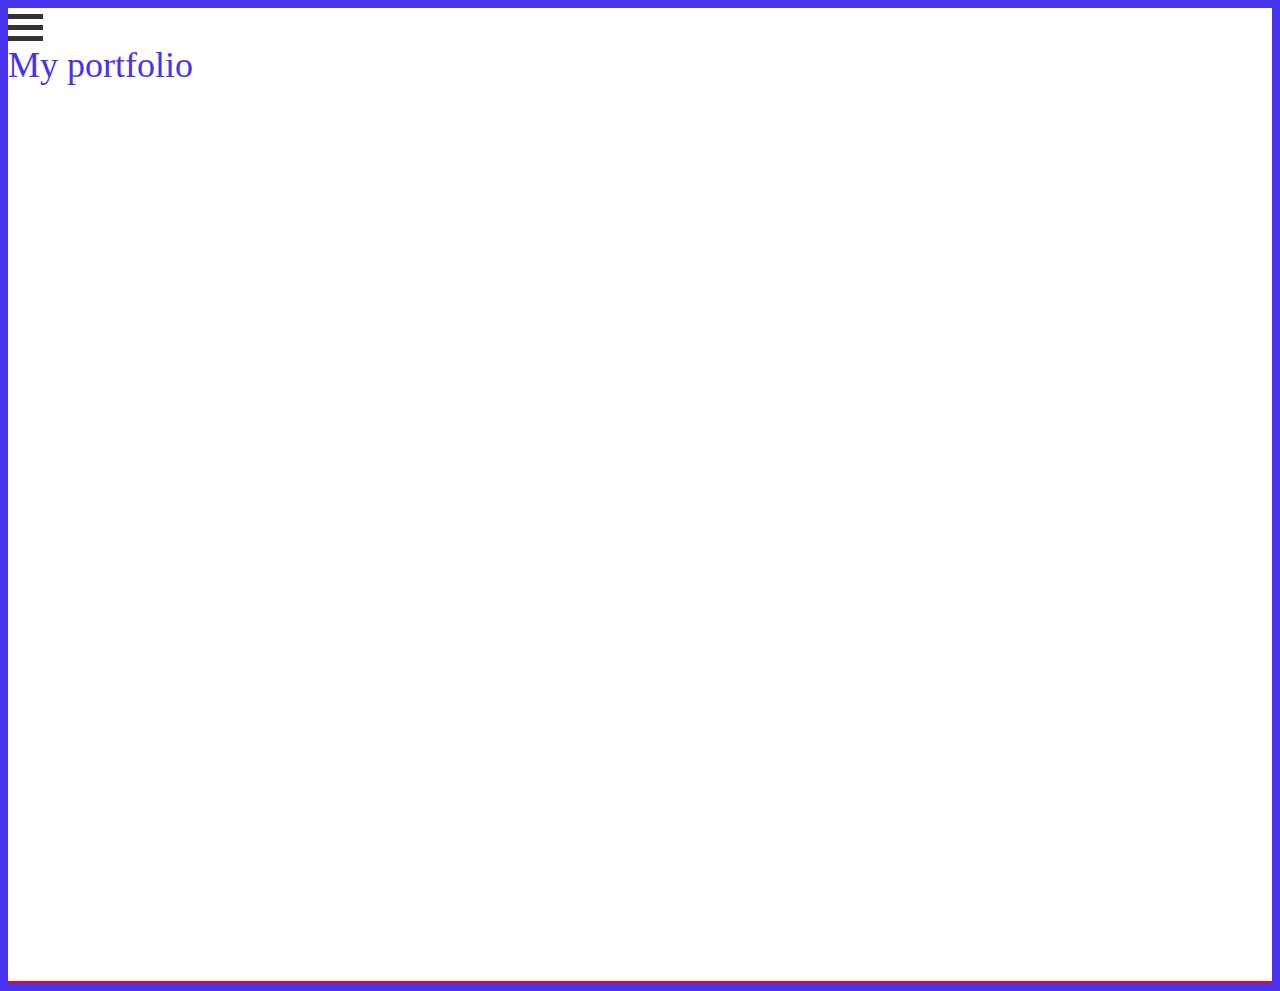
==== index.html @ 85fb1ff0 "Menu burger" ====
<!DOCTYPE html>
<html lang="en" dir="ltr">
  <head>
    <meta charset="utf-8">
    <title>This is the first web page</title>
    <link rel="stylesheet" href="css/reset.css">
    <link rel="stylesheet" href="css/master.css">
  </head>
  <body>

<head>
  <a href="#main-menu" onclick="myFunction(this)"</a>
  <div class="bar1"></div>
  <div class="bar2"></div>
  <div class="bar3"></div>
</div>

  <nav id="main-menu">
    <ul>
      <li><a href="#section01">Go to section 01</a></li>
      <li><a href="#section02">Go to section 02</a></li>
    </ul>
    <a href="#" class="close-menu">Close menu</a>
  </nav>
</head>
<h1>My portfolio</h1>
<section id="section01">
  <p></p>
</section>

<script>
function myFunction(x) {
  x.classList.toggle("change");
}
</script>

  </body>
</html>
---- css/master.css ----
@font-face {
font-family: "Mogena";
src: url("font/Mogena.ttf");
src: url("font/Mogena.ttf") format("ttf"),
}


.bar1, .bar2, .bar3 {
  width: 35px;
  z-index: 30;
  height: 5px;
  background-color: #333;
  margin: 6px 0;
  transition: 0.4s;
}

.change .bar1 {
  -webkit-transform: rotate(-45deg) translate(-9px, 6px);
  transform: rotate(-45deg) translate(-9px, 6px);
}

.change .bar2 {opacity: 0;}

.change .bar3 {
  -webkit-transform: rotate(45deg) translate(-8px, -8px);
  transform: rotate(45deg) translate(-8px, -8px);
}

body{
  background: white;
  border: 8px solid #4733ee;
}

h1{
  font-family: "Mogena";
  color: #4733ee;
  font-size: 36px;
}

li {
  font-family: "Mogena";
  font-size: 54px;
}

li a {
  text-decoration: none;
  color: #4733ee;
  text-shadow: -1px -1px 0 #fff, 1px -1px 0 #fff, -1px 1px 0 #fff, 1px 1px 0 #fff;
}

li a:hover{
  color: white;
}
section{
  border-bottom: 2px solid red;
  min-height: 100vh;
}

#main-menu{
  background: #4733ee;
  z-index: 20;
  height: 100%;
  width: 100%;
  position: absolute;
  top: 0;
  left: -1480px;
  transition: 1s all ease;
}

#main-menu:target{
  left:0;
}
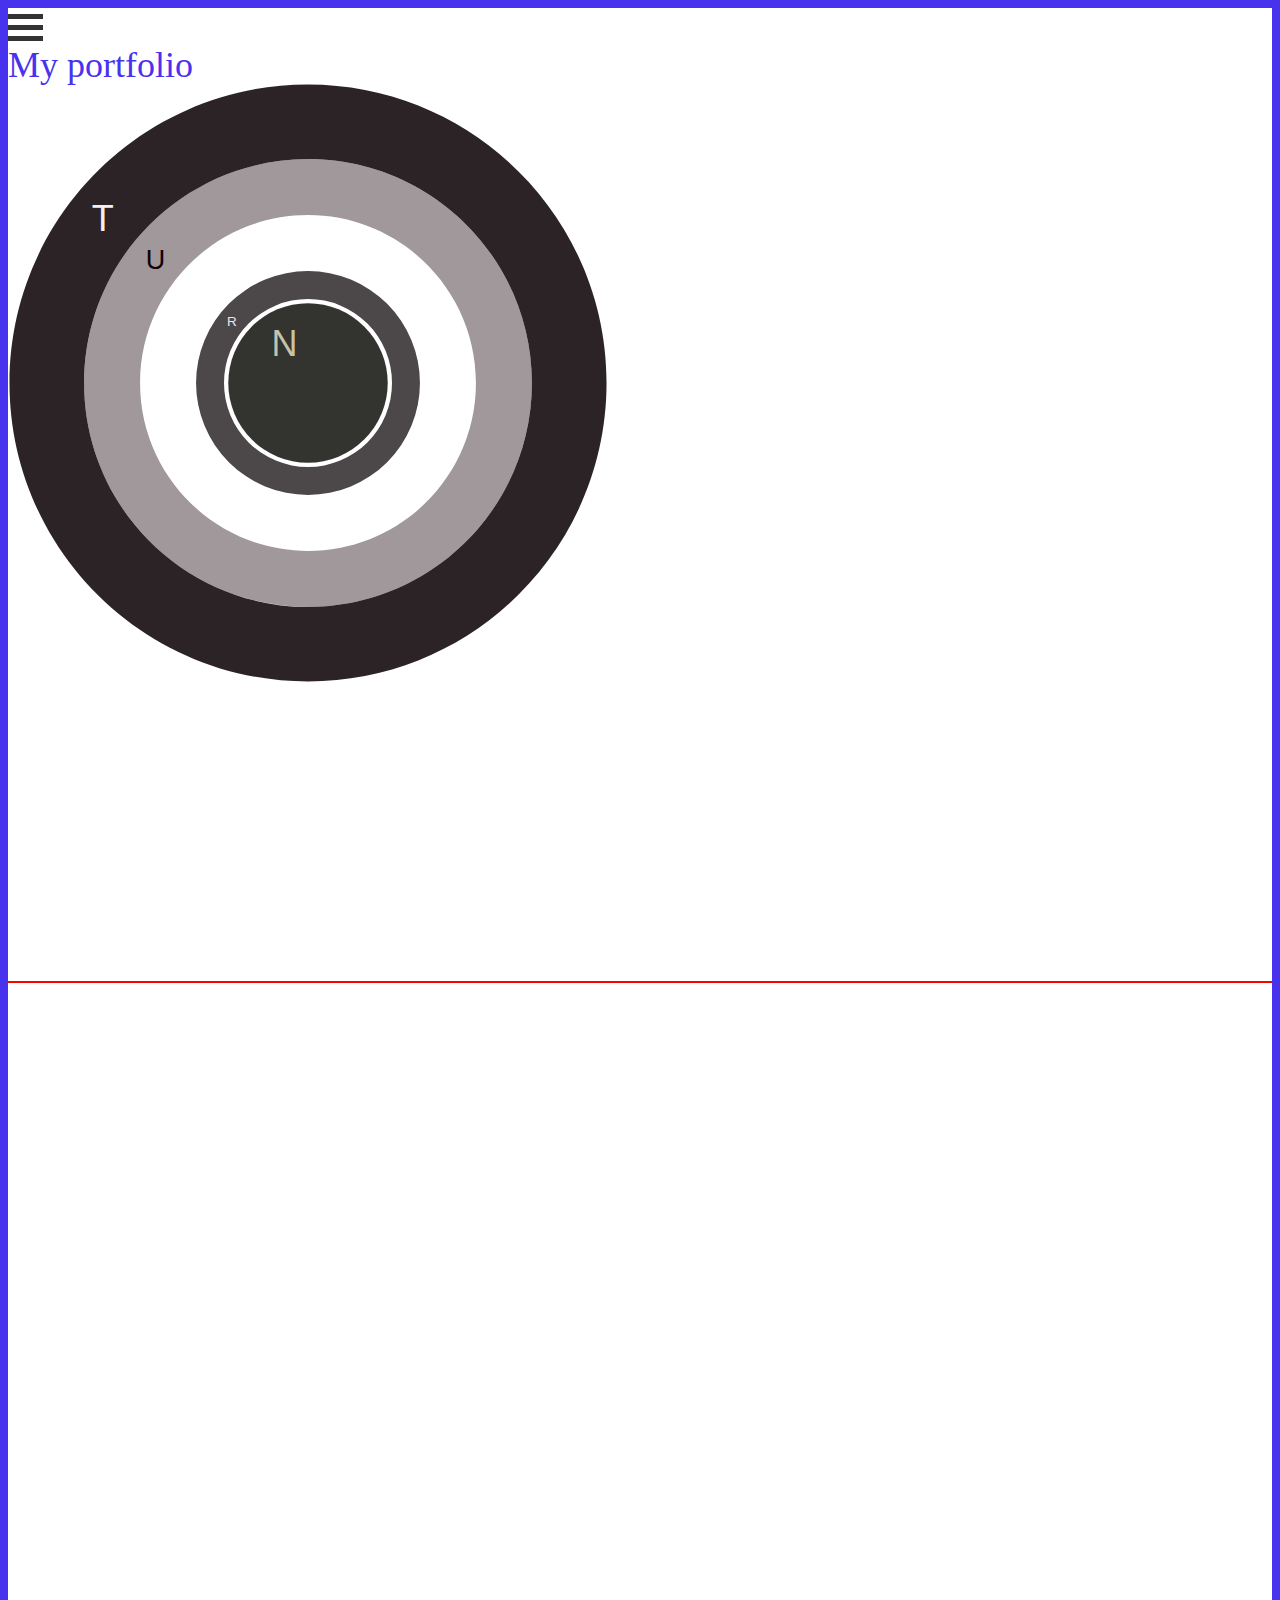
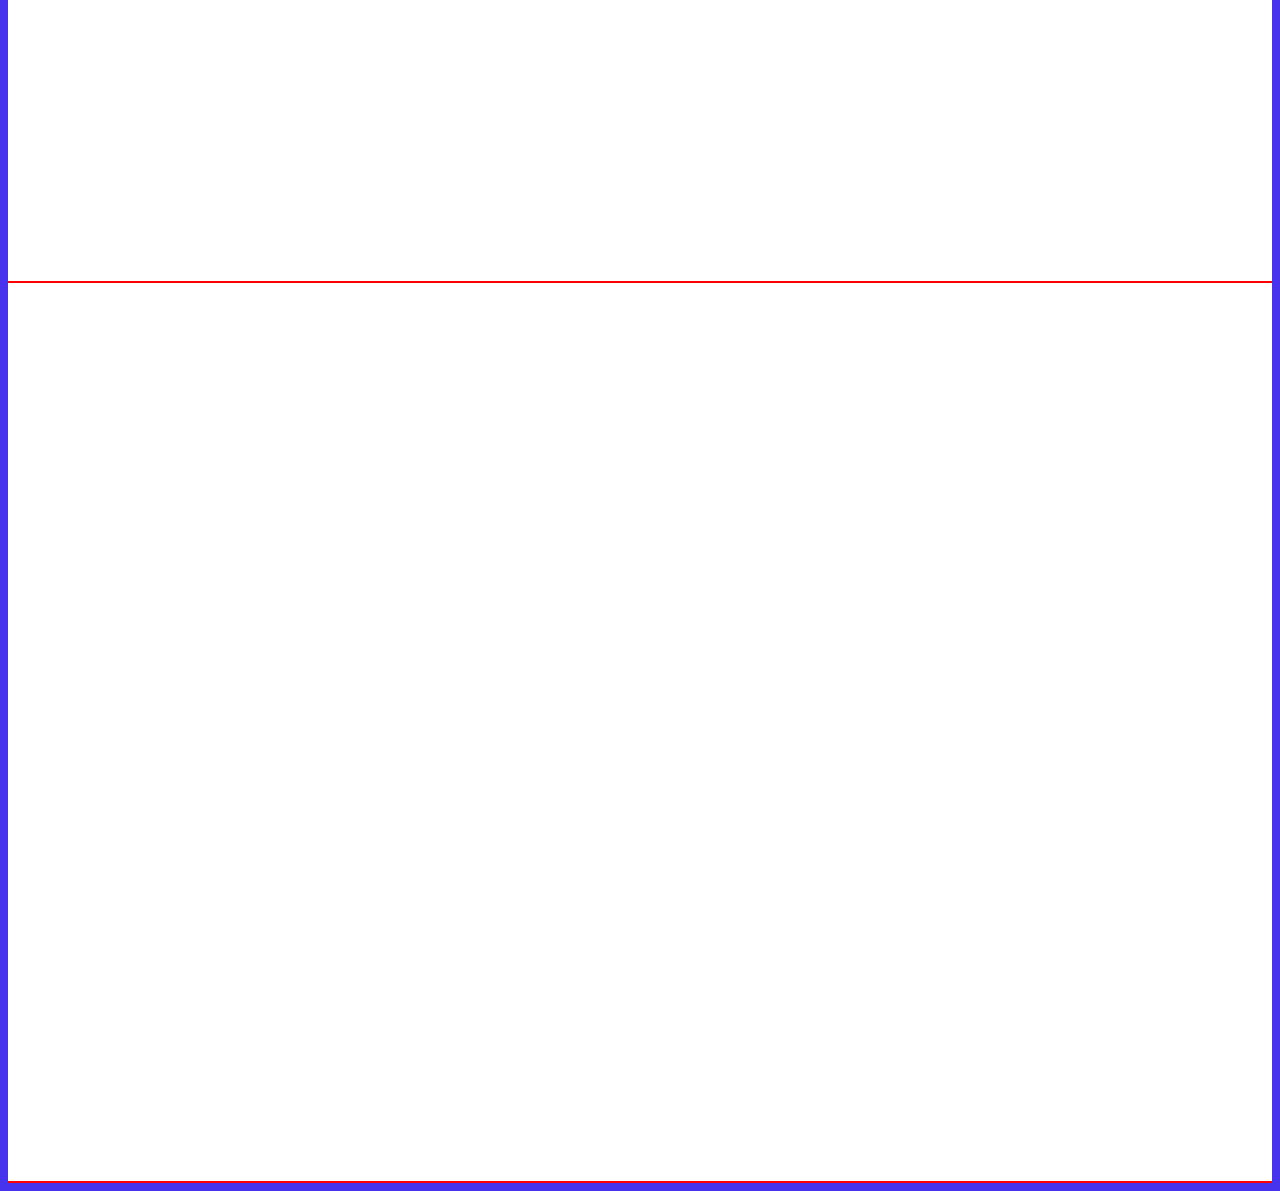
==== commit 9e45f28e: "exo cercles + menu" ====
--- a/index.html
+++ b/index.html
@@ -9,30 +9,54 @@
   <body>
 
 <head>
-  <a href="#main-menu" onclick="myFunction(this)"</a>
+  <div>
+  <a href="#main-menu">
   <div class="bar1"></div>
   <div class="bar2"></div>
   <div class="bar3"></div>
+  </a>
 </div>
 
+
   <nav id="main-menu">
+    <a href="#main-menu" class="backdrop"></a>
     <ul>
-      <li><a href="#section01">Go to section 01</a></li>
-      <li><a href="#section02">Go to section 02</a></li>
+      <li><a href="#section01">My work</a></li>
+      <li><a href="#section02">My experience</a></li>
+      <li><a href="#section03">Contact me</a></li>
     </ul>
-    <a href="#" class="close-menu">Close menu</a>
+
+    <div>
+    <a href="#" class="close-menu">Fermer</a>
+    <div class="bar-ferme"></div>
+    <div class="bar-ferme"></div>
+    <div class="bar-ferme"></div>
+  </div>
+
   </nav>
 </head>
 <h1>My portfolio</h1>
 <section id="section01">
+
+  <figure class="rotating-wheels-01">
+    <img class="circle01" src="imgs/big-wheel-04.svg" alt="">
+    <img class="circle02" src="imgs/big-wheel-03.svg" alt="">
+    <img class="circle03" src="imgs/big-wheel-02.svg" alt="">
+    <img class="circle04" src="imgs/big-wheel-01.svg" alt="">
+  </figure>
+
+</section>
+
+<section id="section02">
   <p></p>
 </section>
 
-<script>
-function myFunction(x) {
-  x.classList.toggle("change");
-}
-</script>
+
+<section id="section03">
+  <p></p>
+</section>
+
+
 
   </body>
 </html>
--- a/css/master.css
+++ b/css/master.css
@@ -1,7 +1,10 @@
 @font-face {
 font-family: "Mogena";
 src: url("font/Mogena.ttf");
-src: url("font/Mogena.ttf") format("ttf"),
+src: url("font/Mogena.ttf") format("ttf");
+font-family: "Optiker-K";
+src: url("font/Optiker-K.ttf");
+src: url("font/Optiker-K.ttf") format("ttf");
 }
 
 
@@ -14,25 +17,13 @@
   transition: 0.4s;
 }
 
-.change .bar1 {
-  -webkit-transform: rotate(-45deg) translate(-9px, 6px);
-  transform: rotate(-45deg) translate(-9px, 6px);
-}
-
-.change .bar2 {opacity: 0;}
-
-.change .bar3 {
-  -webkit-transform: rotate(45deg) translate(-8px, -8px);
-  transform: rotate(45deg) translate(-8px, -8px);
-}
-
 body{
   background: white;
   border: 8px solid #4733ee;
 }
 
 h1{
-  font-family: "Mogena";
+  font-family: "Optiker-K";
   color: #4733ee;
   font-size: 36px;
 }
@@ -60,7 +51,7 @@
   background: #4733ee;
   z-index: 20;
   height: 100%;
-  width: 100%;
+  width: 30%;
   position: absolute;
   top: 0;
   left: -1480px;
@@ -70,3 +61,59 @@
 #main-menu:target{
   left:0;
 }
+
+#main-menu:target + .backdrop {
+  display: block;
+  background: rgba(250, 255, 177, 0.8);
+  position: absolute;
+  top : 0;
+  left : 0;
+  width: 100%;
+  height : 100%;
+    z-index: 998;
+}
+
+@keyframes rotation01 {
+		from {
+				transform: rotate(0deg);
+		}
+		to {
+				transform: rotate(359deg);
+		}
+}
+
+@keyframes rotation02 {
+		from {
+				transform: rotate(360deg);
+		}
+		to {
+				transform: rotate(0deg);
+		}
+}
+
+.rotating-wheels-01 {
+  background: green;
+  max-width: 600px;
+  position: relative;
+}
+
+.rotating-wheels-01 img {
+  position: absolute;
+  top : 0;
+}
+
+.circle01 {
+    animation: rotation01 2s infinite linear;
+}
+
+.circle02 {
+    animation: rotation02 3s infinite linear;
+}
+
+.circle03 {
+    animation: rotation01 6s infinite linear;
+}
+
+.circle04 {
+    animation: rotation02 2s infinite linear;
+}
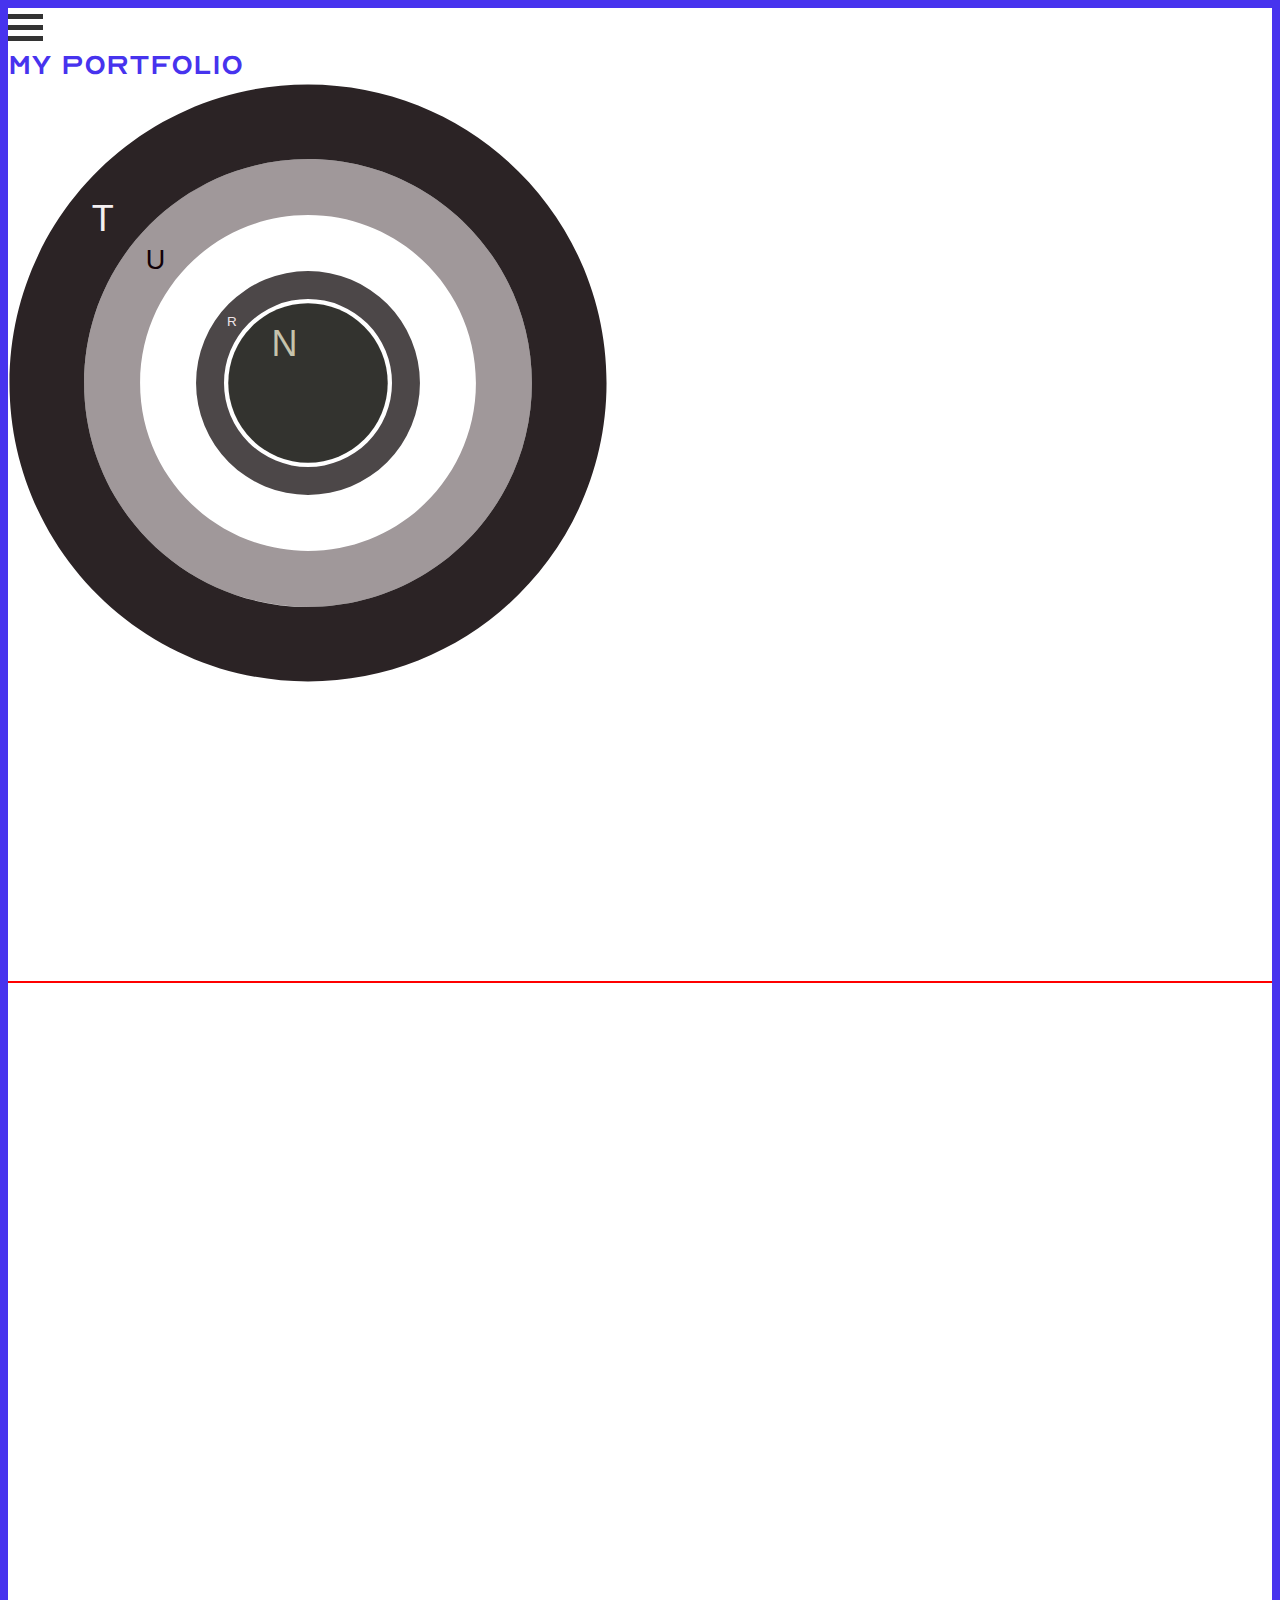
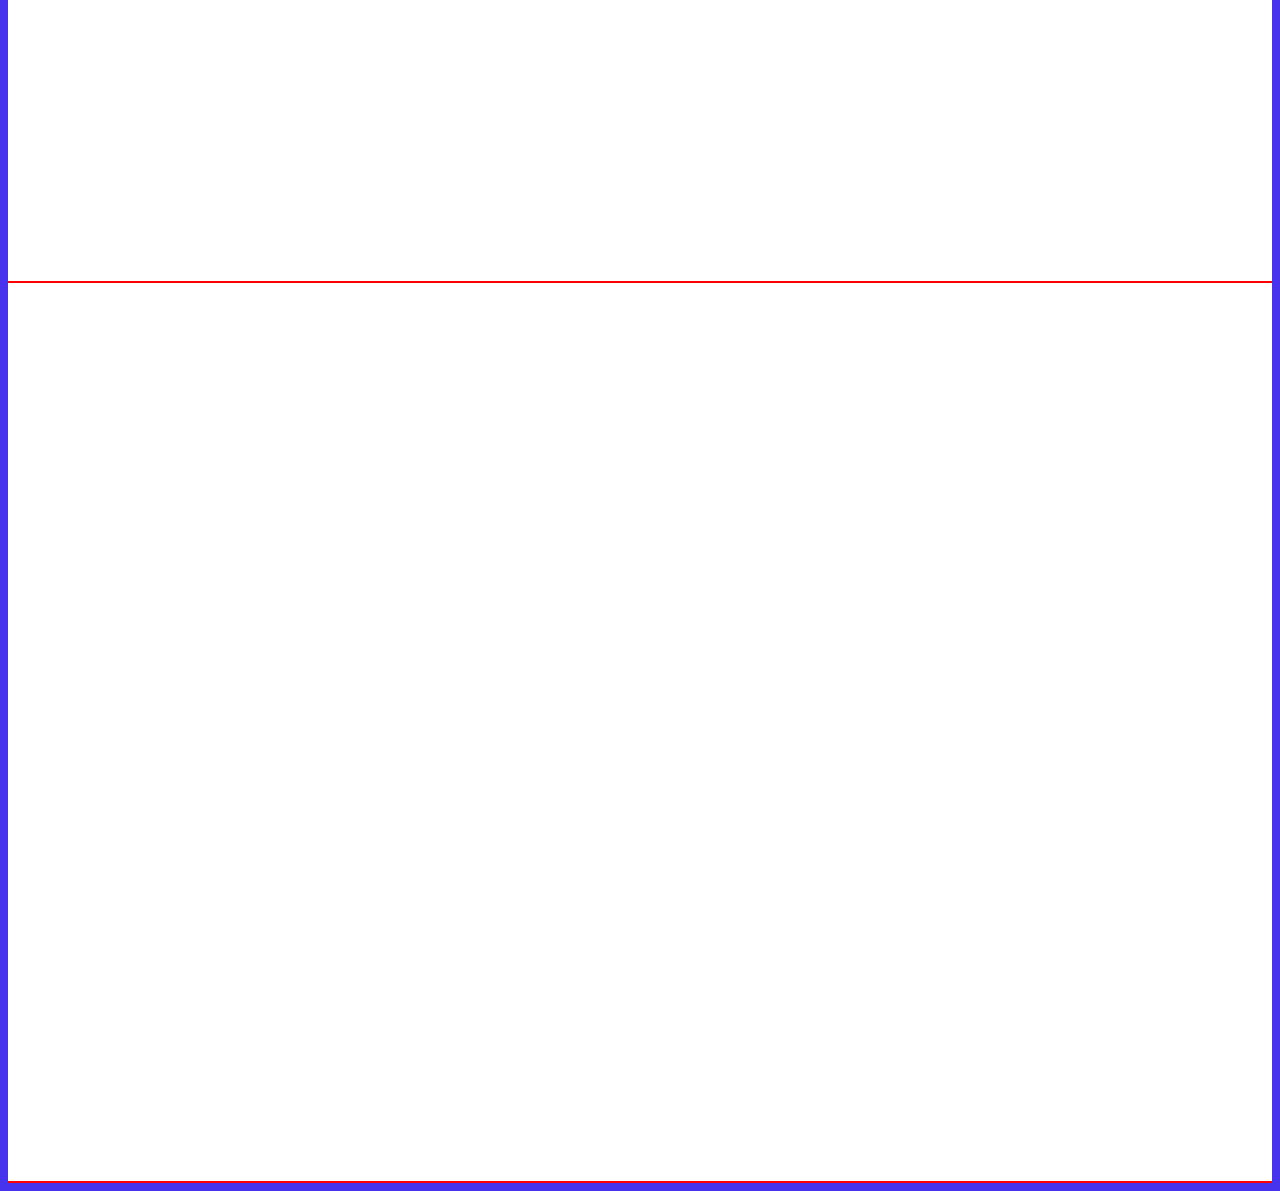
==== commit 08e2164b: "Backdrop" ====
--- a/index.html
+++ b/index.html
@@ -19,7 +19,7 @@
 
 
   <nav id="main-menu">
-    <a href="#main-menu" class="backdrop"></a>
+
     <ul>
       <li><a href="#section01">My work</a></li>
       <li><a href="#section02">My experience</a></li>
@@ -34,6 +34,9 @@
   </div>
 
   </nav>
+
+  <a href="#" class="backdrop"></a>
+
 </head>
 <h1>My portfolio</h1>
 <section id="section01">
--- a/css/master.css
+++ b/css/master.css
@@ -1,10 +1,8 @@
 @font-face {
-font-family: "Mogena";
-src: url("font/Mogena.ttf");
-src: url("font/Mogena.ttf") format("ttf");
-font-family: "Optiker-K";
-src: url("font/Optiker-K.ttf");
-src: url("font/Optiker-K.ttf") format("ttf");
+
+font-family: "Optiker";
+src: url("../font/Optiker-K.ttf");
+src: url("../font/Optiker-K.ttf") format("ttf"),
 }
 
 
@@ -23,7 +21,7 @@
 }
 
 h1{
-  font-family: "Optiker-K";
+  font-family: "Optiker";
   color: #4733ee;
   font-size: 36px;
 }
@@ -49,7 +47,7 @@
 
 #main-menu{
   background: #4733ee;
-  z-index: 20;
+  z-index: 999;
   height: 100%;
   width: 30%;
   position: absolute;
@@ -64,13 +62,12 @@
 
 #main-menu:target + .backdrop {
   display: block;
-  background: rgba(250, 255, 177, 0.8);
   position: absolute;
   top : 0;
   left : 0;
   width: 100%;
   height : 100%;
-    z-index: 998;
+  z-index: 998;
 }
 
 @keyframes rotation01 {
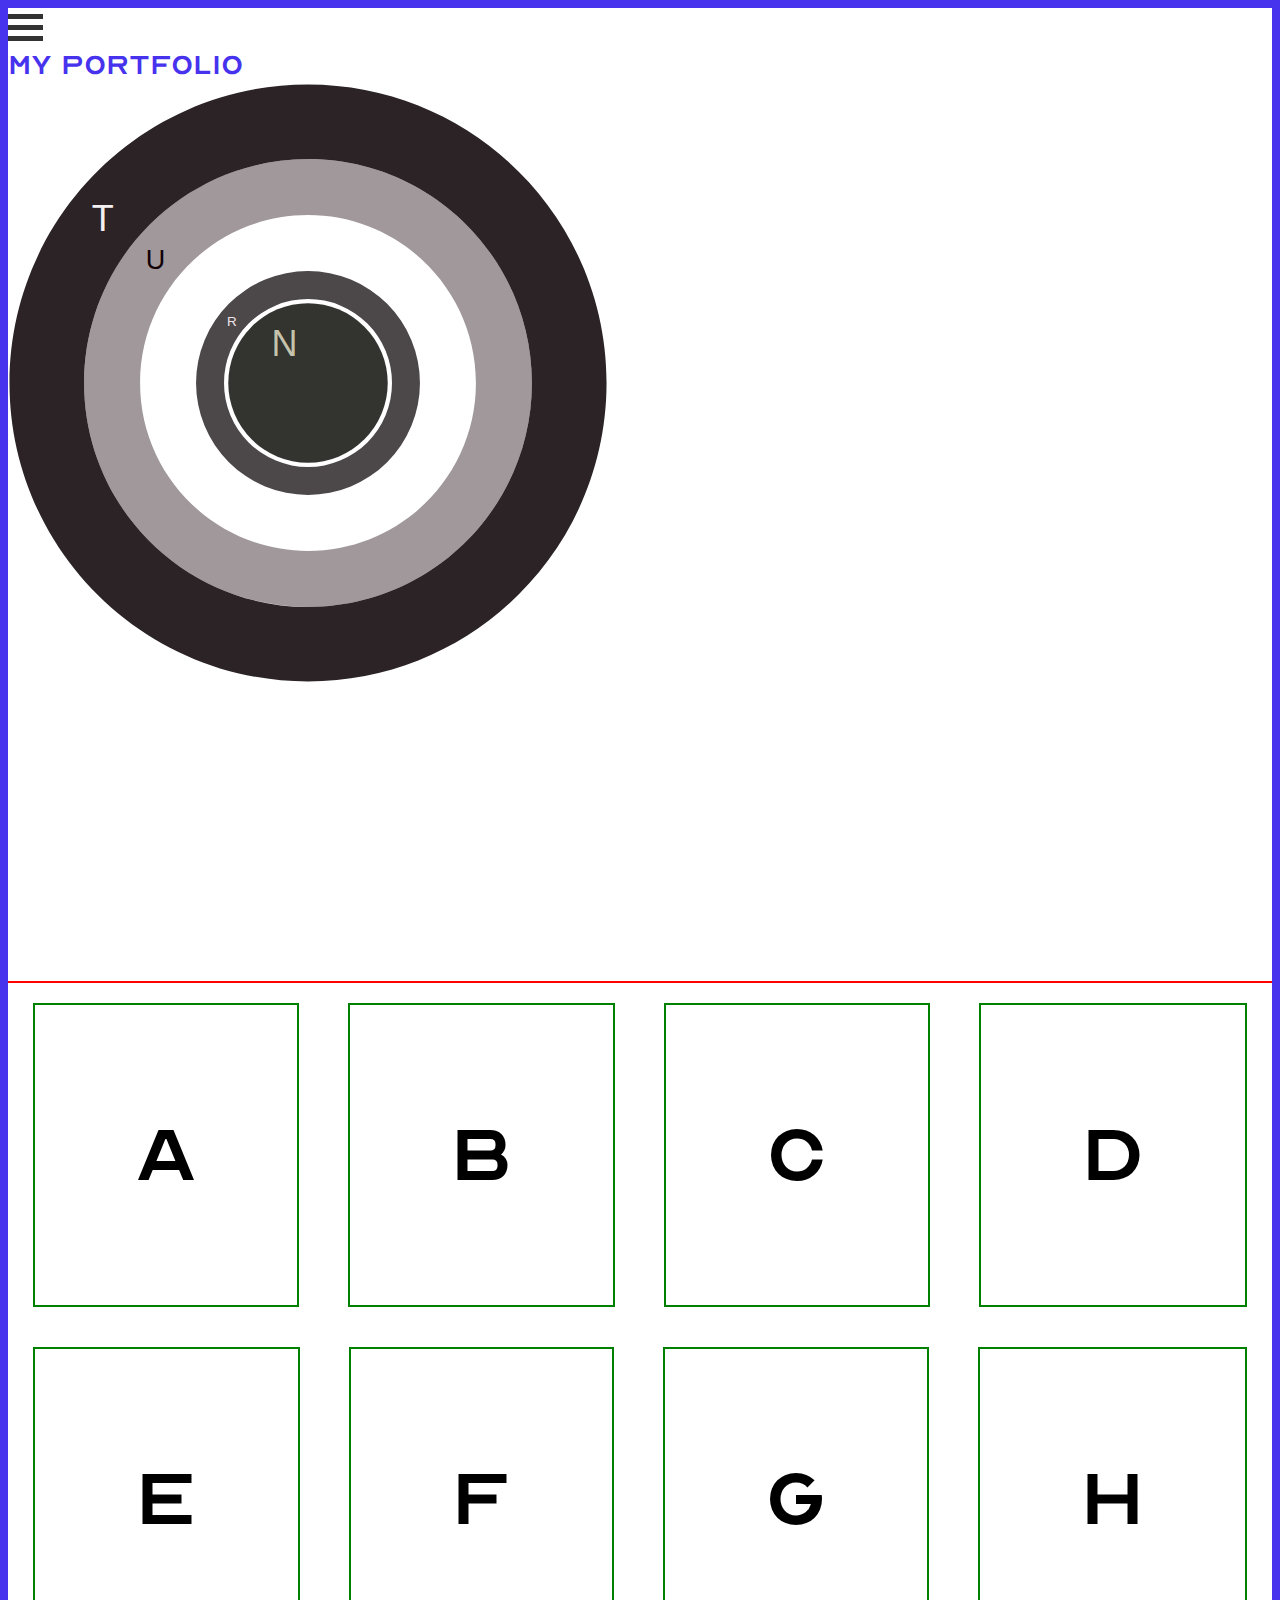
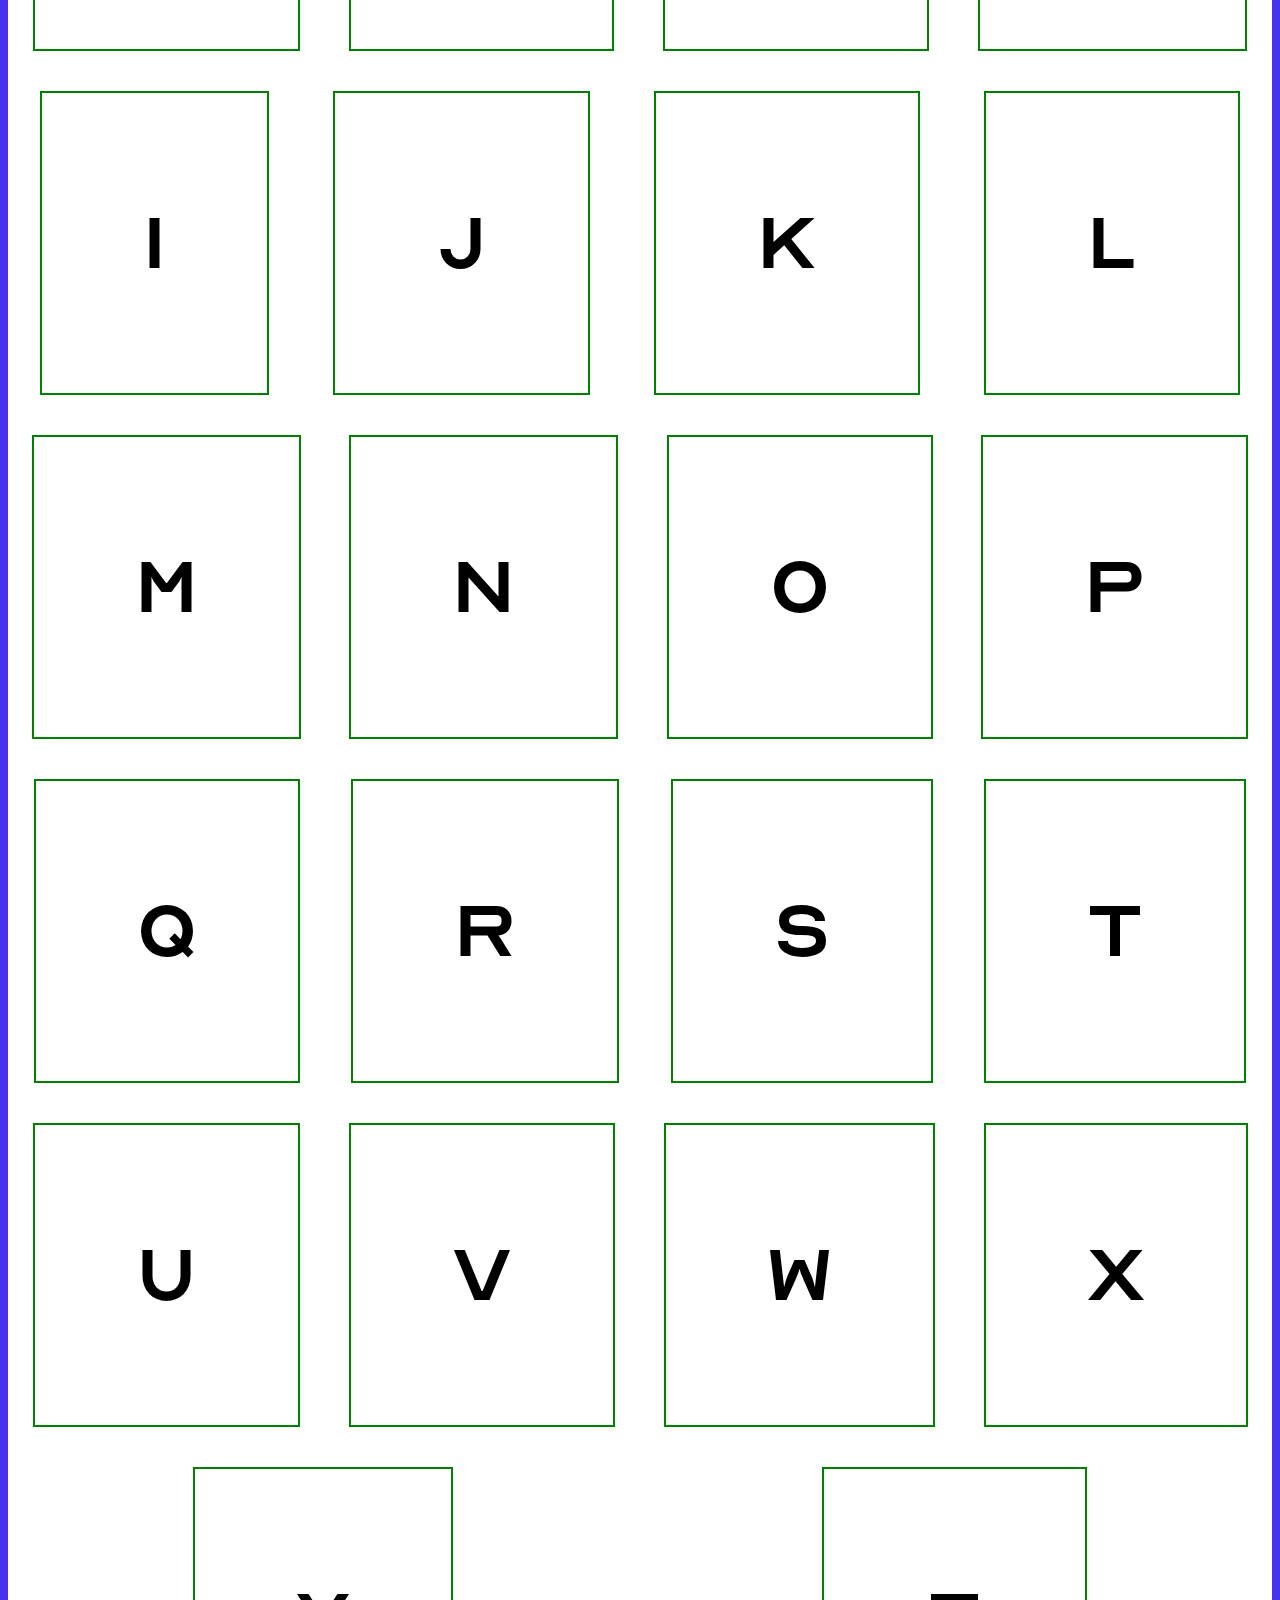
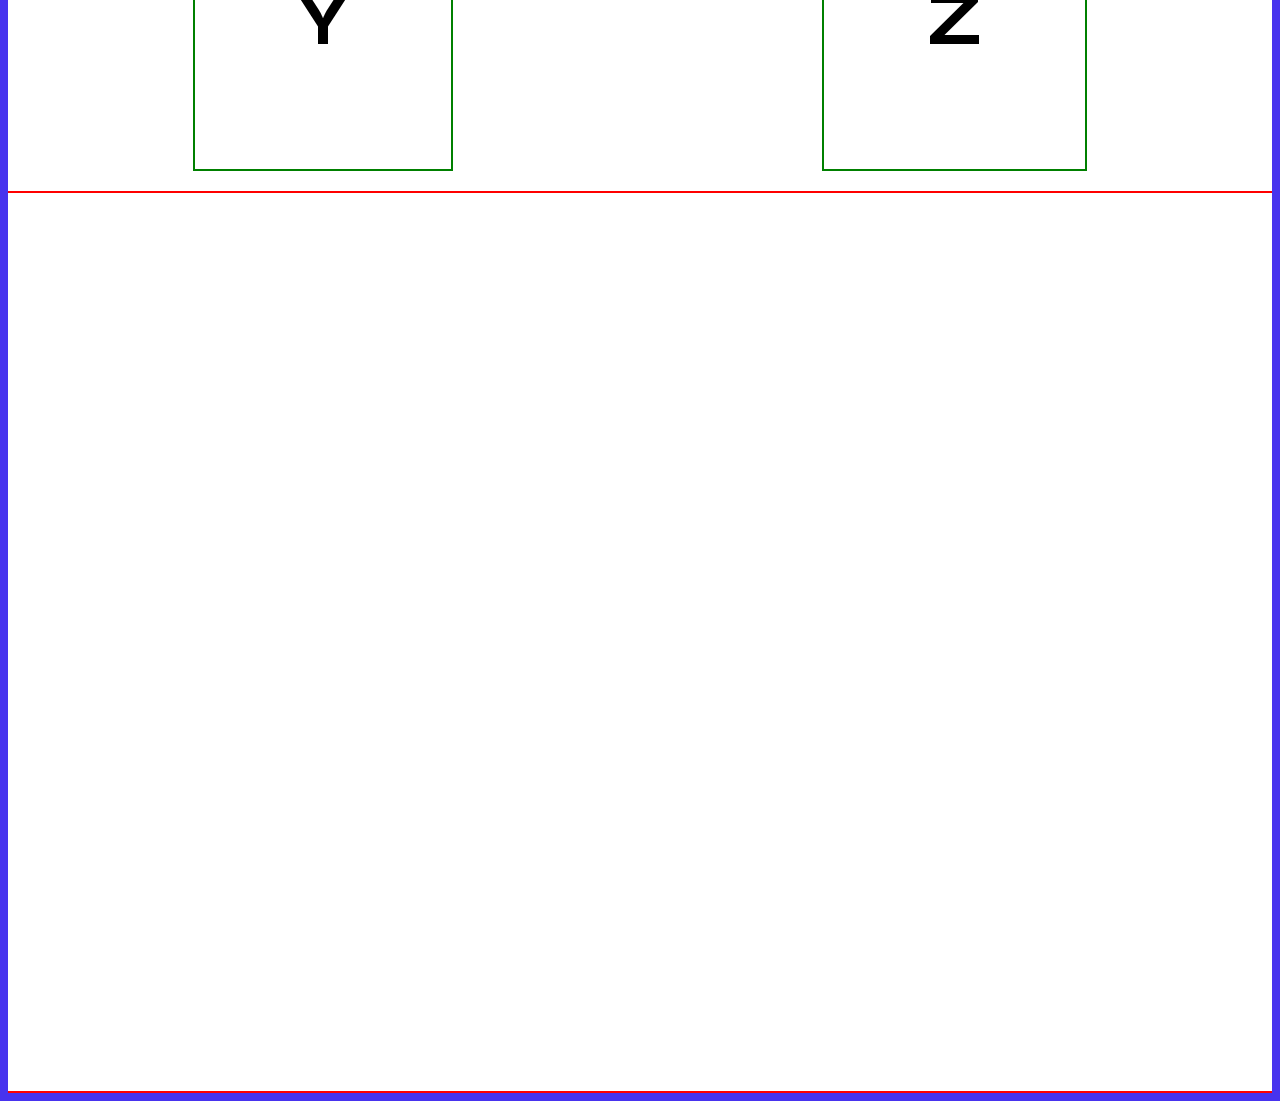
==== commit 4e052832: "abdcer" ====
--- a/index.html
+++ b/index.html
@@ -52,6 +52,37 @@
 
 <section id="section02">
   <p></p>
+  <div class="abcder">
+    <div class="lettre-A"><span>A</span></div>
+  <div class="lettre-B"><span>B</span></div>
+  <div class="lettre-C"><span>C</span></div>
+    <div class="lettre-D"><span>D</span></div>
+    <div class="lettre-E"><span>E</span></div>
+    <div class="lettre-F"><span>F</span></div>
+    <div class="lettre-G"><span>G</span></div>
+    <div class="lettre-H"><span>H</span></div>
+    <div class="lettre-I"><span>I</span></div>
+    <div class="lettre-J"><span>J</span></div>
+    <div class="lettre-K"><span>K</span></div>
+    <div class="lettre-L"><span>L</span></div>
+    <div class="lettre-M"><span>M</span></div>
+    <div class="lettre-N"><span>N</span></div>
+    <div class="lettre-O"><span>O</span></div>
+    <div class="lettre-P"><span>P</span></div>
+    <div class="lettre-Q"><span>Q</span></div>
+    <div class="lettre-R"><span>R</span></div>
+    <div class="lettre-S"><span>S</span></div>
+    <div class="lettre-T"><span>T</span></div>
+    <div class="lettre-U"><span>U</span></div>
+    <div class="lettre-V"><span>V</span></div>
+    <div class="lettre-W"><span>W</span></div>
+    <div class="lettre-X"><span>X</span></div>
+    <div class="lettre-Y"><span>Y</span></div>
+    <div class="lettre-Z"><span>Z</span></div>
+
+
+
+  </div>
 </section>
 
 
--- a/css/master.css
+++ b/css/master.css
@@ -114,3 +114,38 @@
 .circle04 {
     animation: rotation02 2s infinite linear;
 }
+
+.abcder {
+
+    /* Display */
+  display: flex;
+
+  /* Content Direction */
+  flex-direction: row;
+
+  /* Justify Content: Main Axis */
+  justify-content: space-around;
+
+  /* Align Content: Cross Axis */
+  align-items: center;
+
+  /* Content Wrapping */
+  flex-wrap: wrap;
+
+  /* Justify Content: Cross Axis */
+  align-content: flex-start;
+
+
+}
+
+.abcder span{
+  border: 2px solid green;
+}
+
+span {
+  margin: 20px;
+  padding: 100px 100px;
+  display: flex;
+  font-size: 100px;
+  font-family: "Optiker";
+}
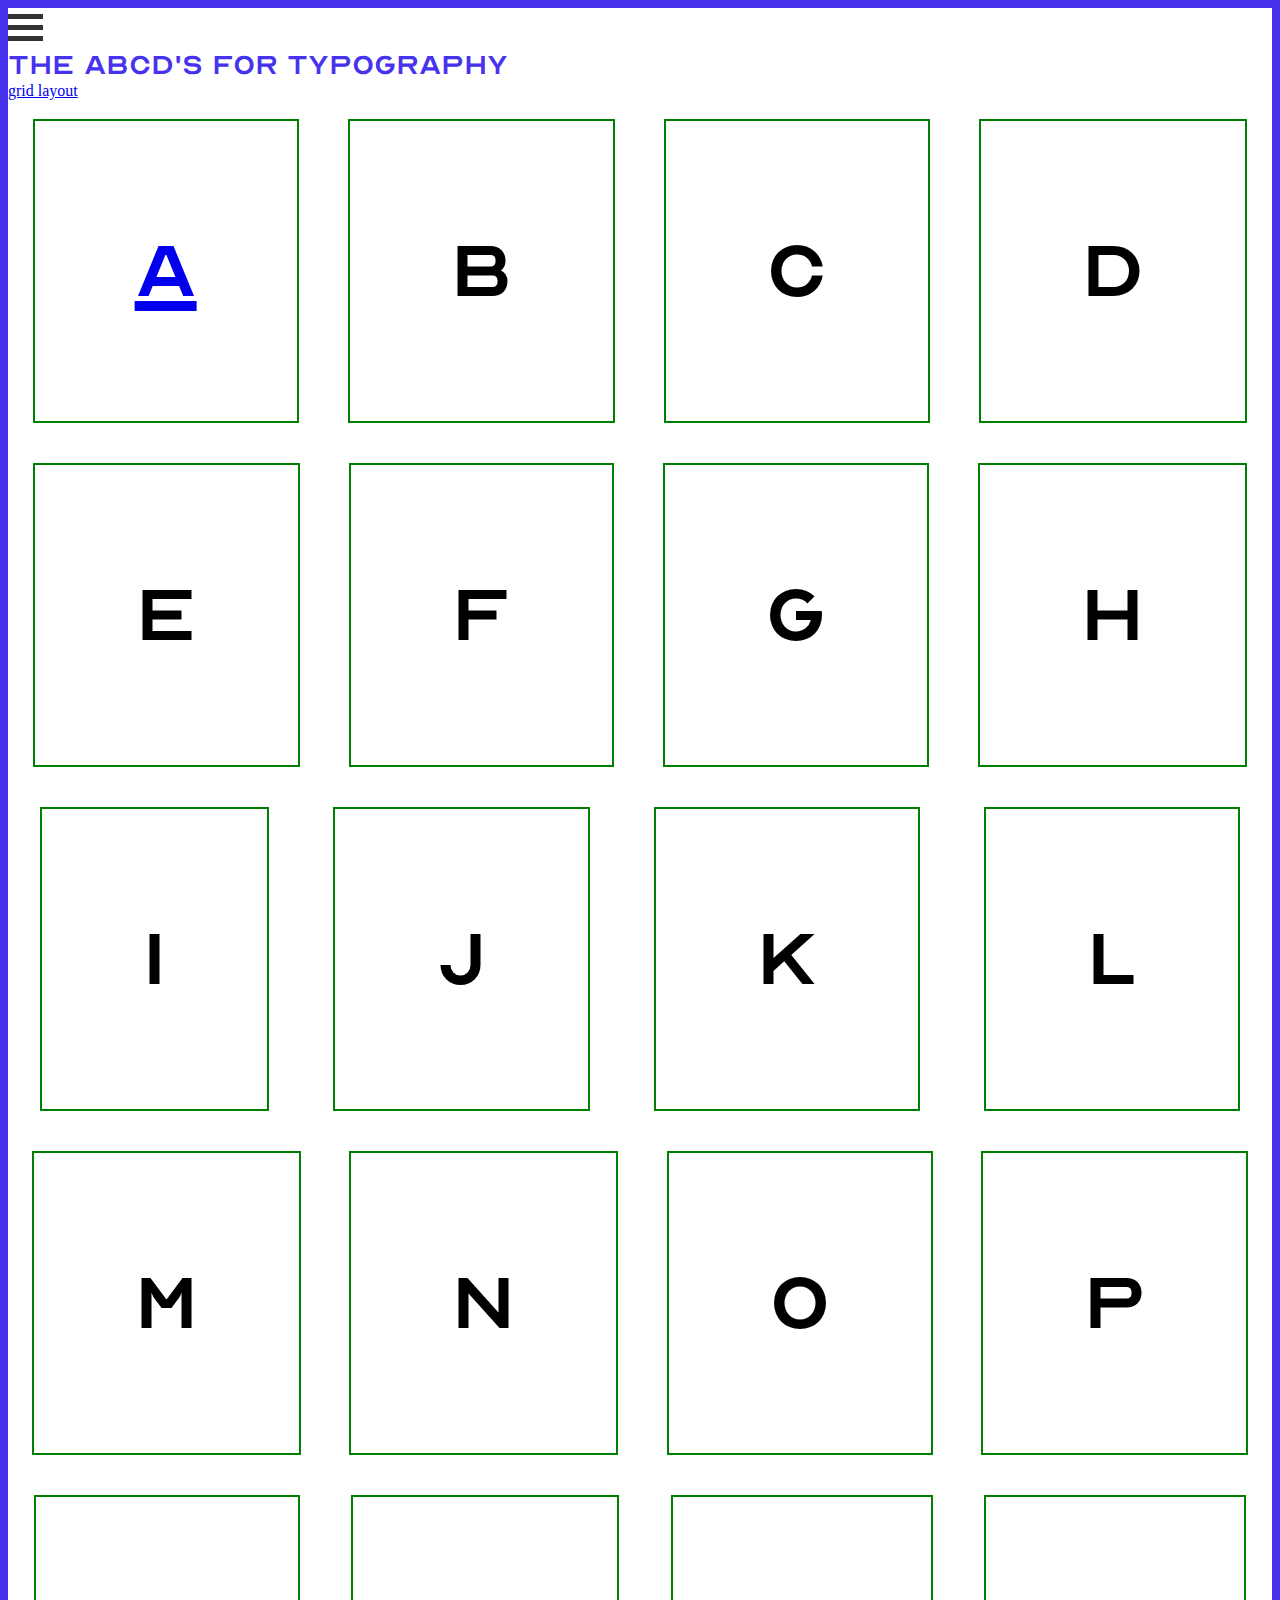
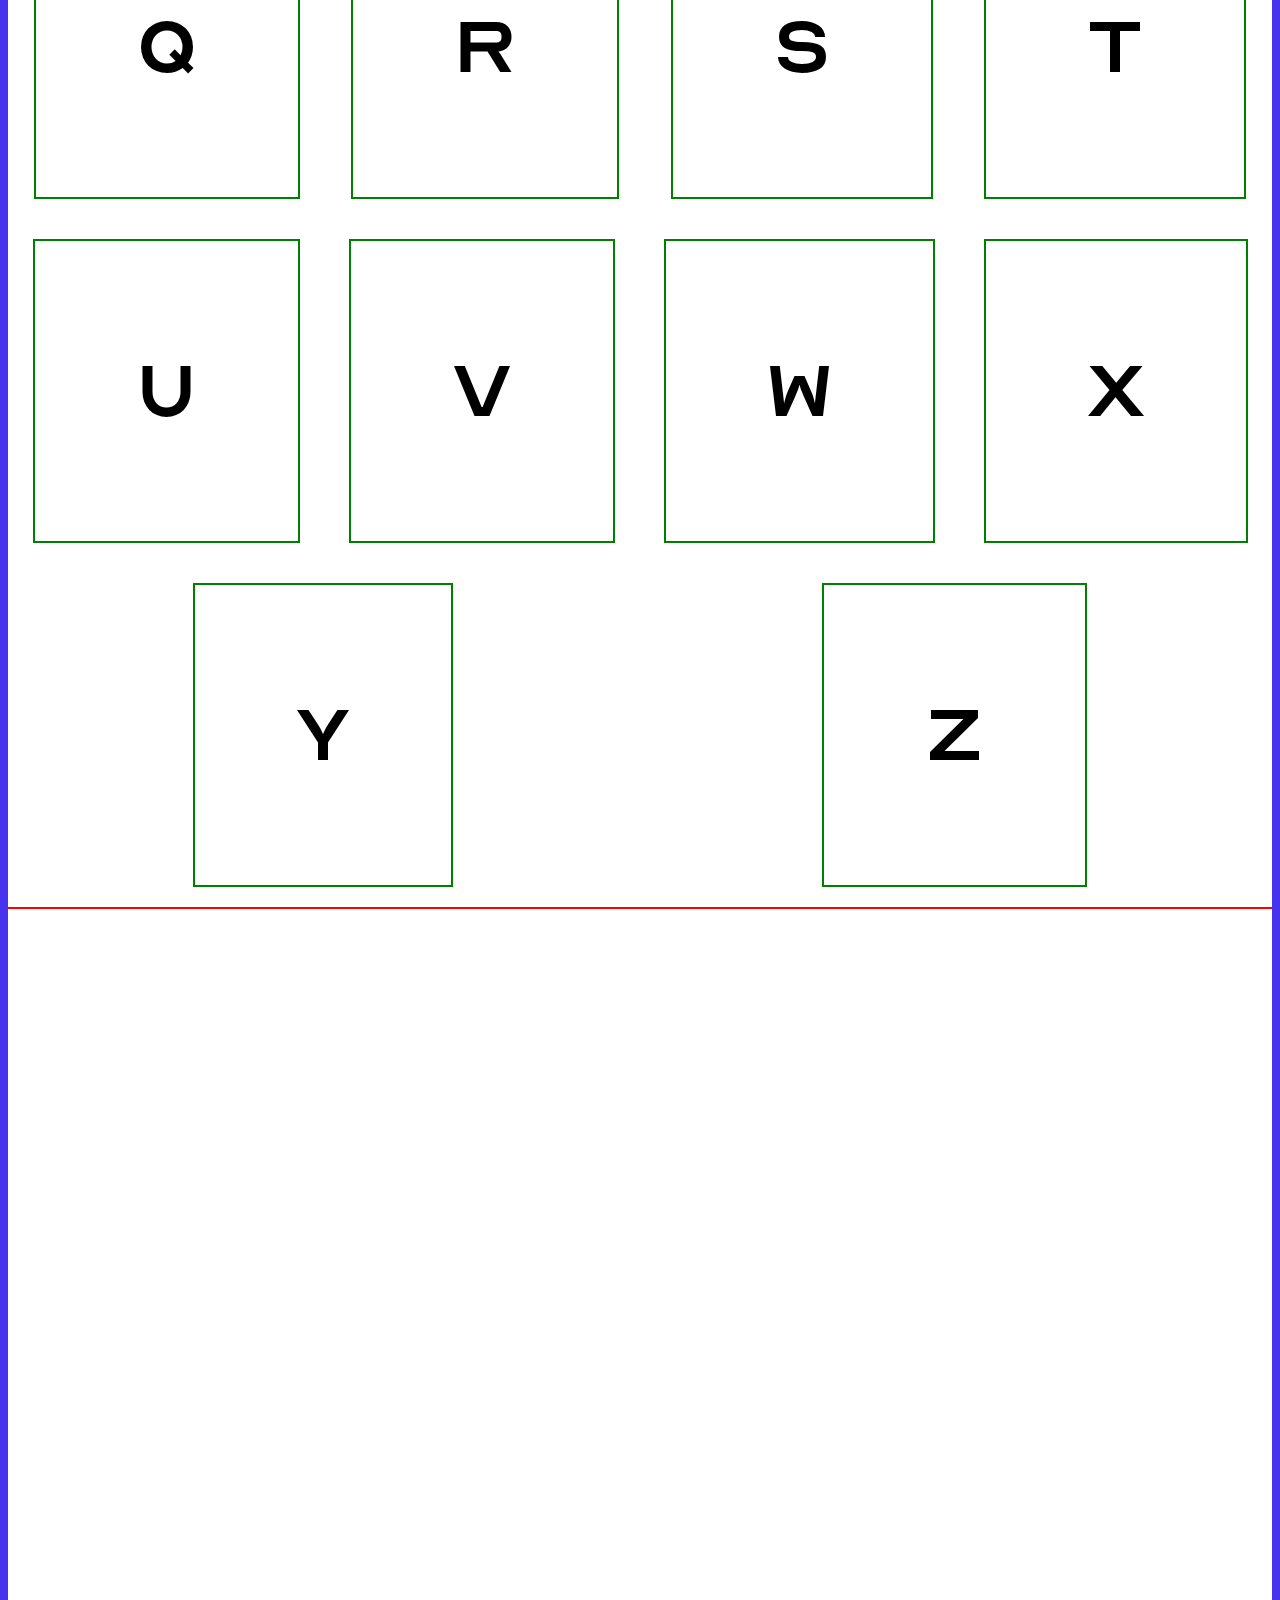
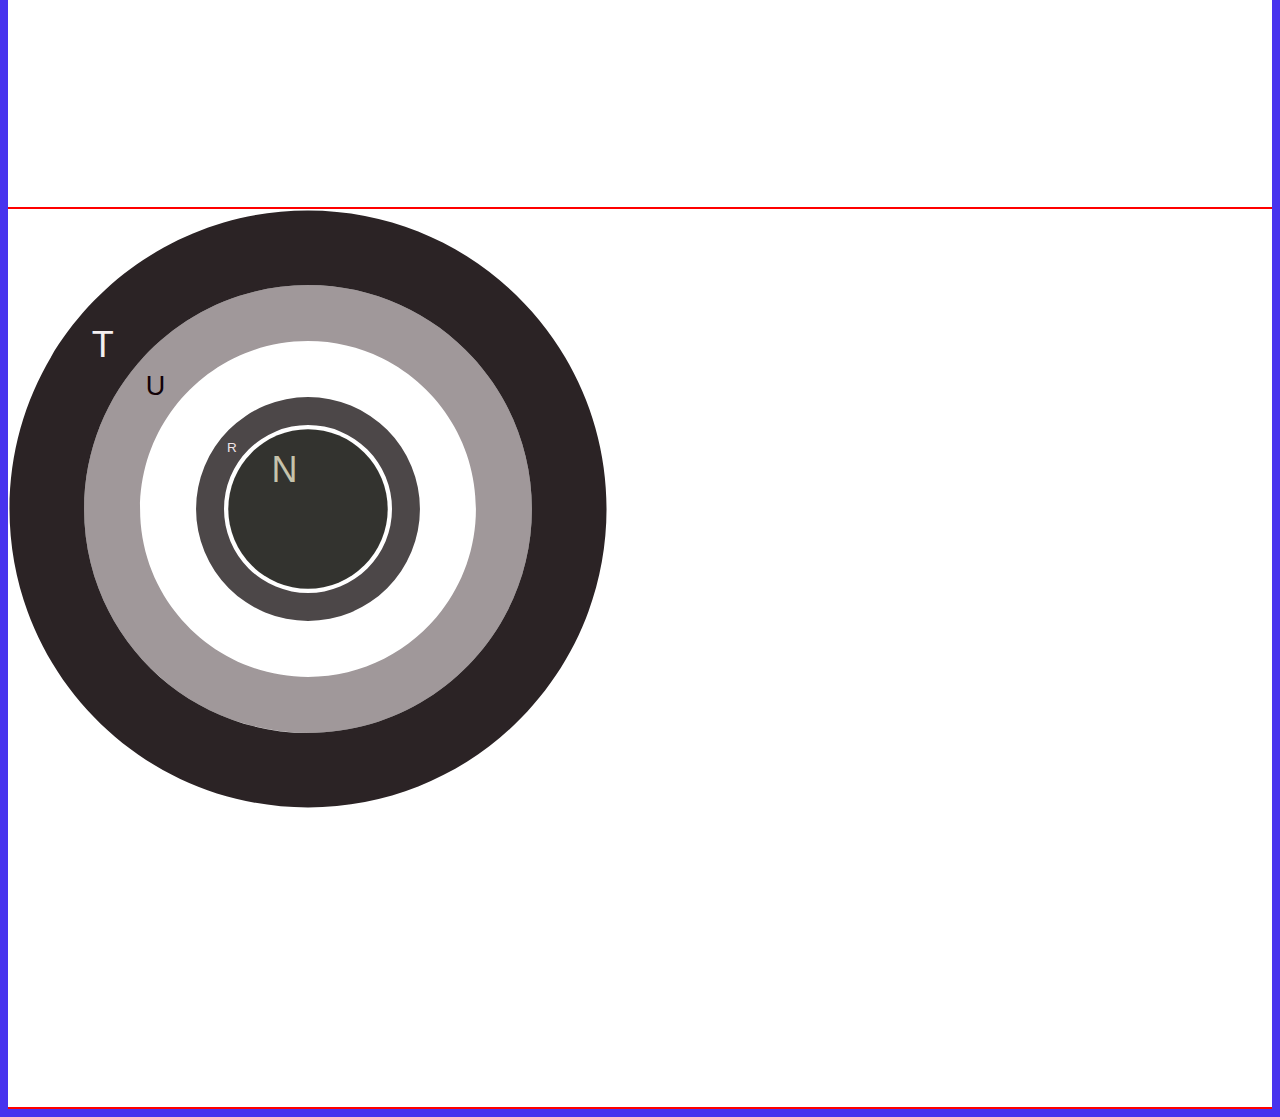
==== commit 9f5f2efa: "Added deck" ====
--- a/index.html
+++ b/index.html
@@ -38,22 +38,13 @@
   <a href="#" class="backdrop"></a>
 
 </head>
-<h1>My portfolio</h1>
+<h1>The ABCD's for typography</h1>
+
+<a href="grid.html">grid layout</a>
 <section id="section01">
-
-  <figure class="rotating-wheels-01">
-    <img class="circle01" src="imgs/big-wheel-04.svg" alt="">
-    <img class="circle02" src="imgs/big-wheel-03.svg" alt="">
-    <img class="circle03" src="imgs/big-wheel-02.svg" alt="">
-    <img class="circle04" src="imgs/big-wheel-01.svg" alt="">
-  </figure>
-
-</section>
-
-<section id="section02">
   <p></p>
   <div class="abcder">
-    <div class="lettre-A"><span>A</span></div>
+  <div class="lettre-A"><span><a href="deck.html#p1">A</a></span></div>
   <div class="lettre-B"><span>B</span></div>
   <div class="lettre-C"><span>C</span></div>
     <div class="lettre-D"><span>D</span></div>
@@ -86,10 +77,19 @@
 </section>
 
 
-<section id="section03">
+<section id="section02">
   <p></p>
 </section>
+<section id="section03">
 
+  <figure class="rotating-wheels-01">
+    <img class="circle01" src="imgs/big-wheel-04.svg" alt="">
+    <img class="circle02" src="imgs/big-wheel-03.svg" alt="">
+    <img class="circle03" src="imgs/big-wheel-02.svg" alt="">
+    <img class="circle04" src="imgs/big-wheel-01.svg" alt="">
+  </figure>
+
+</section>
 
 
   </body>
--- a/css/master.css
+++ b/css/master.css
@@ -149,3 +149,18 @@
   font-size: 100px;
   font-family: "Optiker";
 }
+
+#containergrid {
+  display: grid;
+  grid-template-columns: repeat(1, 1fr);
+  grid-gap: 15px;
+}
+
+#containergrid:target {
+  background: green;
+  display: grid;
+}
+
+#containergrid span{
+  border: 2px solid green;
+}
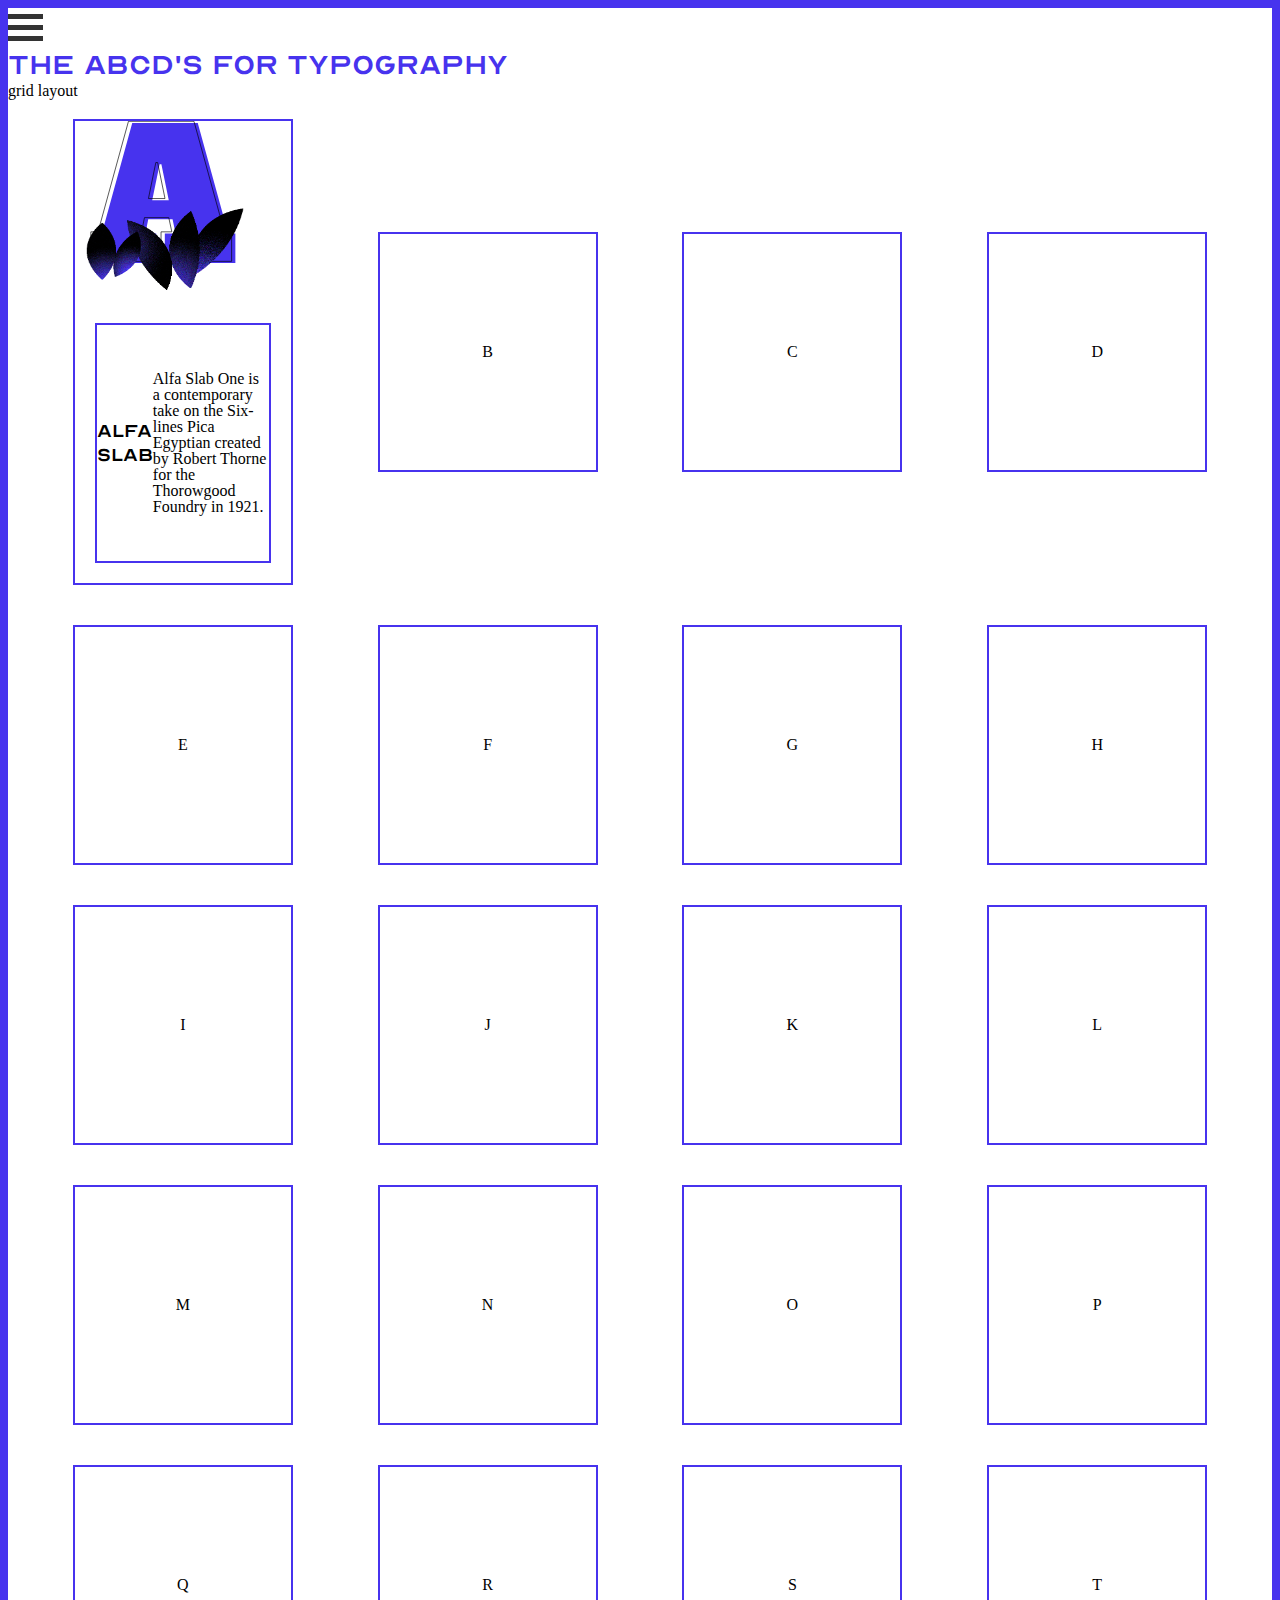
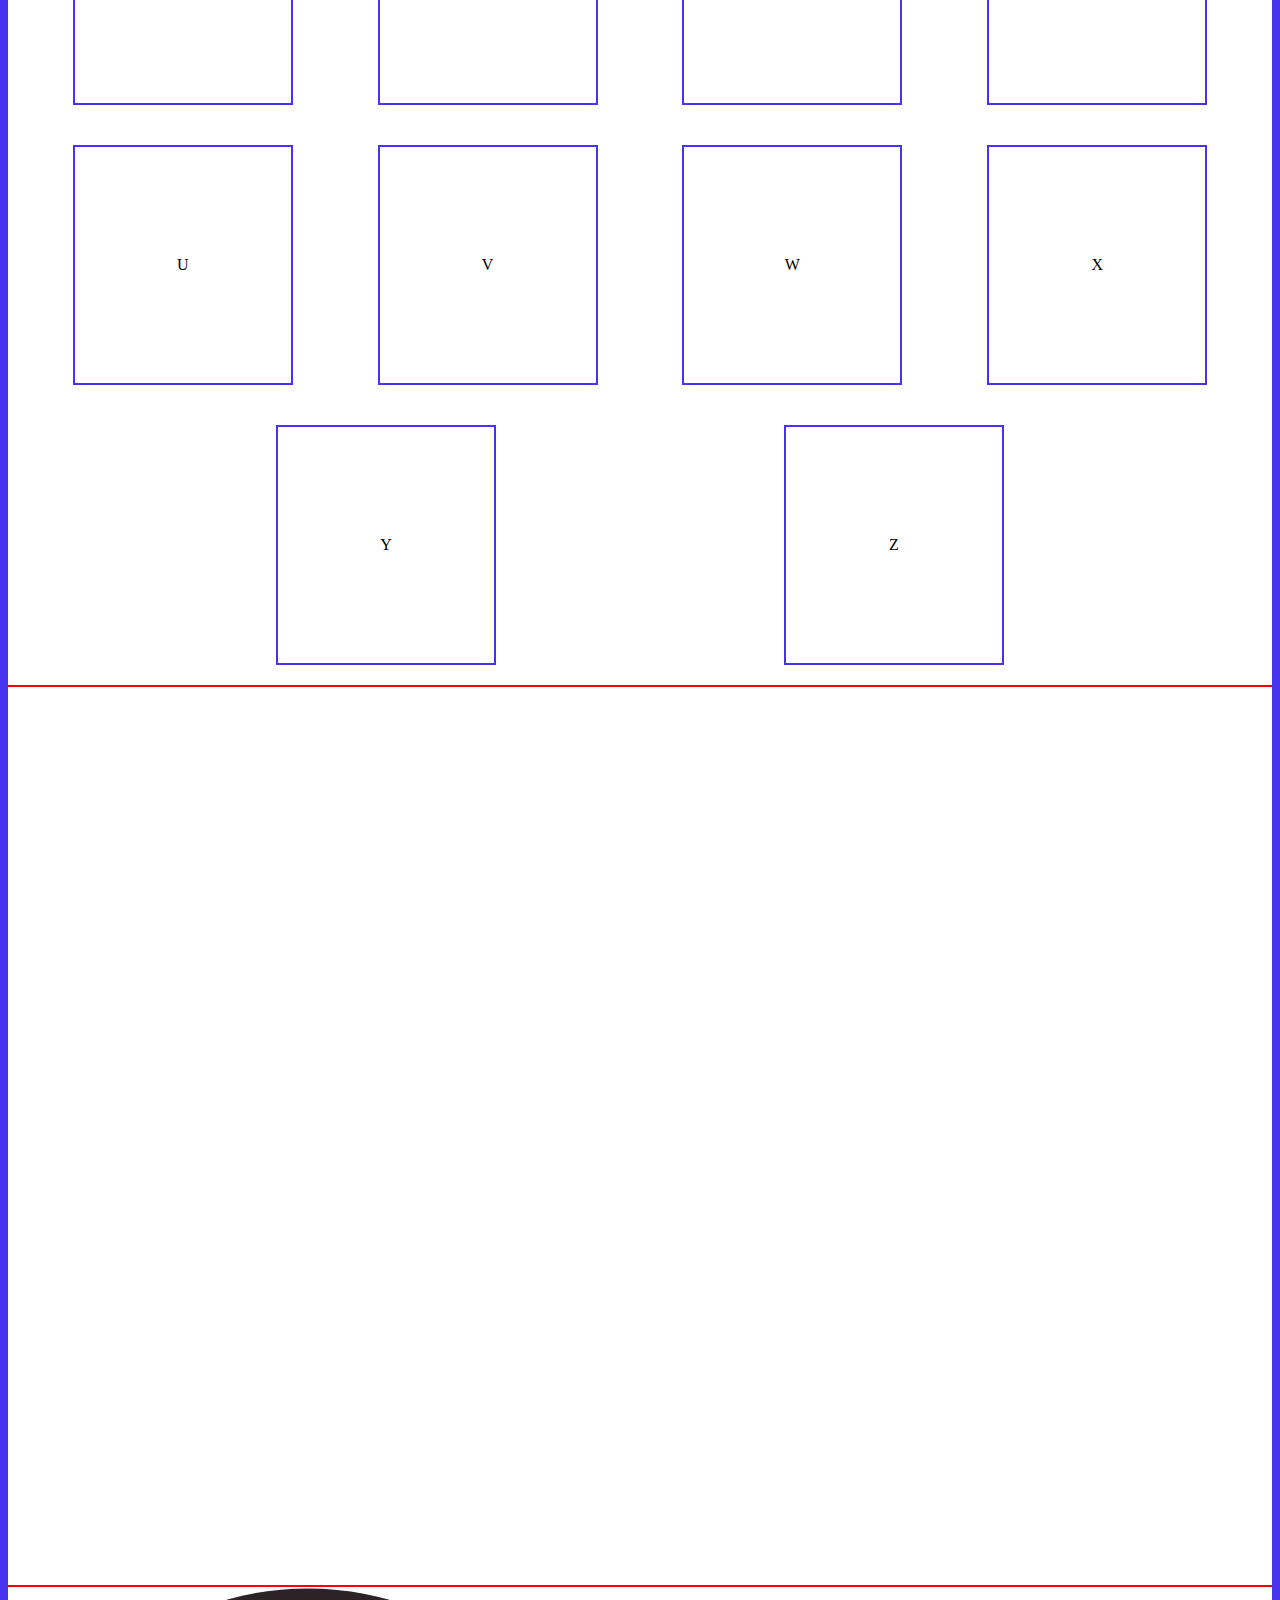
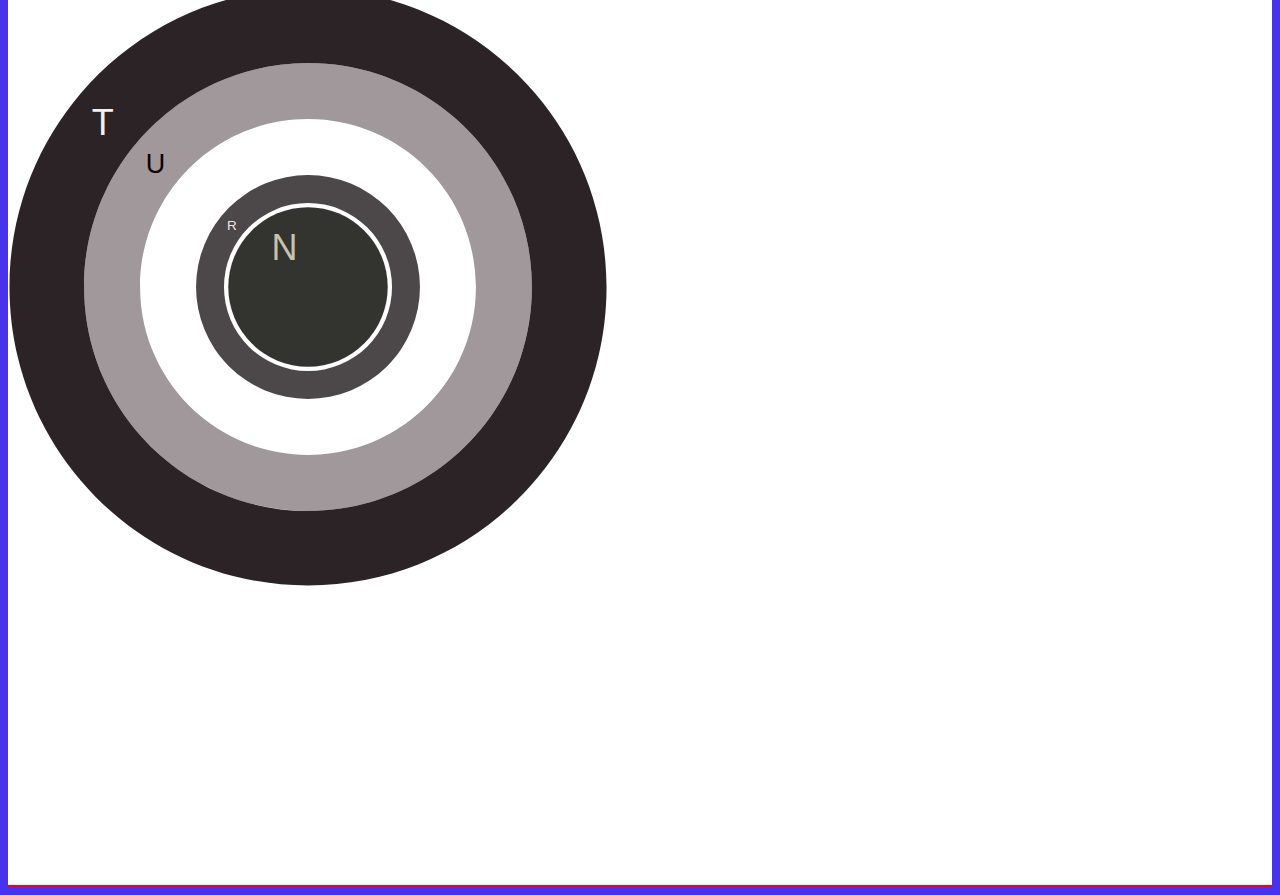
==== commit 89959aa6: "CSS letters" ====
--- a/index.html
+++ b/index.html
@@ -41,10 +41,24 @@
 <h1>The ABCD's for typography</h1>
 
 <a href="grid.html">grid layout</a>
-<section id="section01">
-  <p></p>
-  <div class="abcder">
-  <div class="lettre-A"><span><a href="deck.html#p1">A</a></span></div>
+<section id="abcder">
+
+
+  <div class="lettre-A">
+    <a href="deck.html#p1">
+      <svg xmlns="http://www.w3.org/2000/svg" xmlns:xlink="http://www.w3.org/1999/xlink" viewBox="0 0 553 548.94"><title>A</title>
+      <path d="M281.25,359.21h33.18L305,315.52H230.38l-8.85,43.69h33.18V449.9H65.58V359.21H87.7L181.16,19.67H382.45l93.46,339.54H498V449.9H281.25Zm-38.71-102.3h50.88l-22.68-110.6h-5.52Z" transform="translate(-5.31 -13.67)" style="fill:#4733ee"/>
+      <path d="M269.64,354.21h33.18l-9.4-43.69H218.76l-8.84,43.69H243.1V444.9H54V354.21H76.09L169.55,14.67H370.84L464.3,354.21h22.12V444.9H269.64Zm-38.71-102.3h50.88l-22.68-110.6H253.6Z" transform="translate(-5.31 -13.67)" style="fill:none;stroke:#000;stroke-width:2px"/>
+      <image width="553" height="366" transform="translate(0 238.24) scale(1 0.85)" xlink:href="imgs/feuilles.png"/>
+    </svg>
+    
+    <div class="infoA">
+
+    <h3>Alfa Slab</h3>
+    <p>Alfa Slab One is a contemporary take on the Six-lines Pica Egyptian created by Robert Thorne for the Thorowgood Foundry in 1921.</p>
+    </div>
+    </a>
+  </div>
   <div class="lettre-B"><span>B</span></div>
   <div class="lettre-C"><span>C</span></div>
     <div class="lettre-D"><span>D</span></div>
--- a/css/master.css
+++ b/css/master.css
@@ -3,6 +3,13 @@
 font-family: "Optiker";
 src: url("../font/Optiker-K.ttf");
 src: url("../font/Optiker-K.ttf") format("ttf"),
+}
+
+@font-face {
+
+font-family: "Alfa";
+src: url("../font/AlfaSlabOne-Regular.ttf");
+src: url("../font/AlfaSlabOne-Regular.ttf") format("ttf"),
 }
 
 
@@ -115,7 +122,7 @@
     animation: rotation02 2s infinite linear;
 }
 
-.abcder {
+#abcder {
 
     /* Display */
   display: flex;
@@ -124,7 +131,7 @@
   flex-direction: row;
 
   /* Justify Content: Main Axis */
-  justify-content: space-around;
+  justify-content: space-evenly;
 
   /* Align Content: Cross Axis */
   align-items: center;
@@ -137,18 +144,32 @@
 
 
 }
-
-.abcder span{
-  border: 2px solid green;
+svg{
+  width: 20vh;
 }
 
-span {
+h3{
+  font-family: "Optiker";
+  font-size: 24px;
+}
+
+a{
+  text-decoration: none;
+  color: black;
+
+}
+#abcder div{
+  border: 2px solid #4733ee;
   margin: 20px;
-  padding: 100px 100px;
+  flex-basis: 220px;
+  flex-grow: 0;
+  flex-shrink: 1;
+  min-height: 240px;
   display: flex;
-  font-size: 100px;
-  font-family: "Optiker";
+  justify-content: center;
+  align-items: center;
 }
+
 
 #containergrid {
   display: grid;
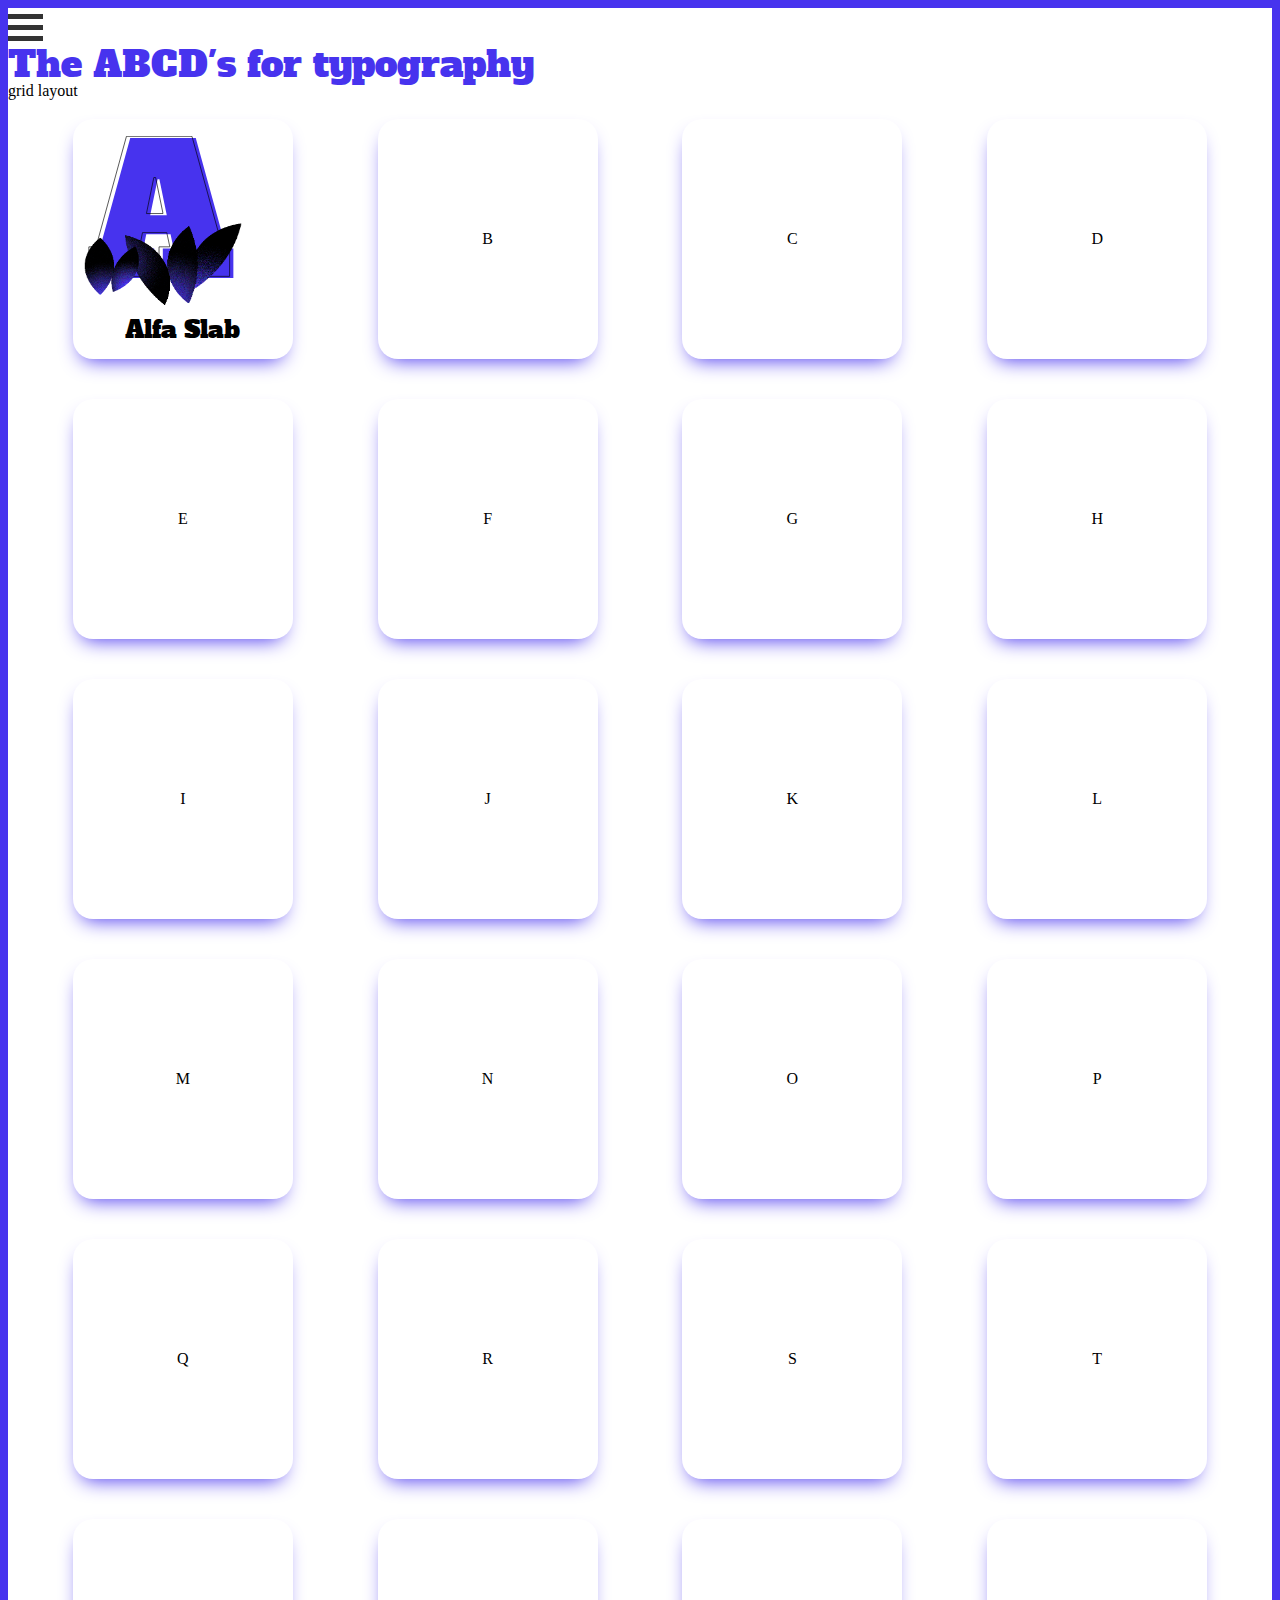
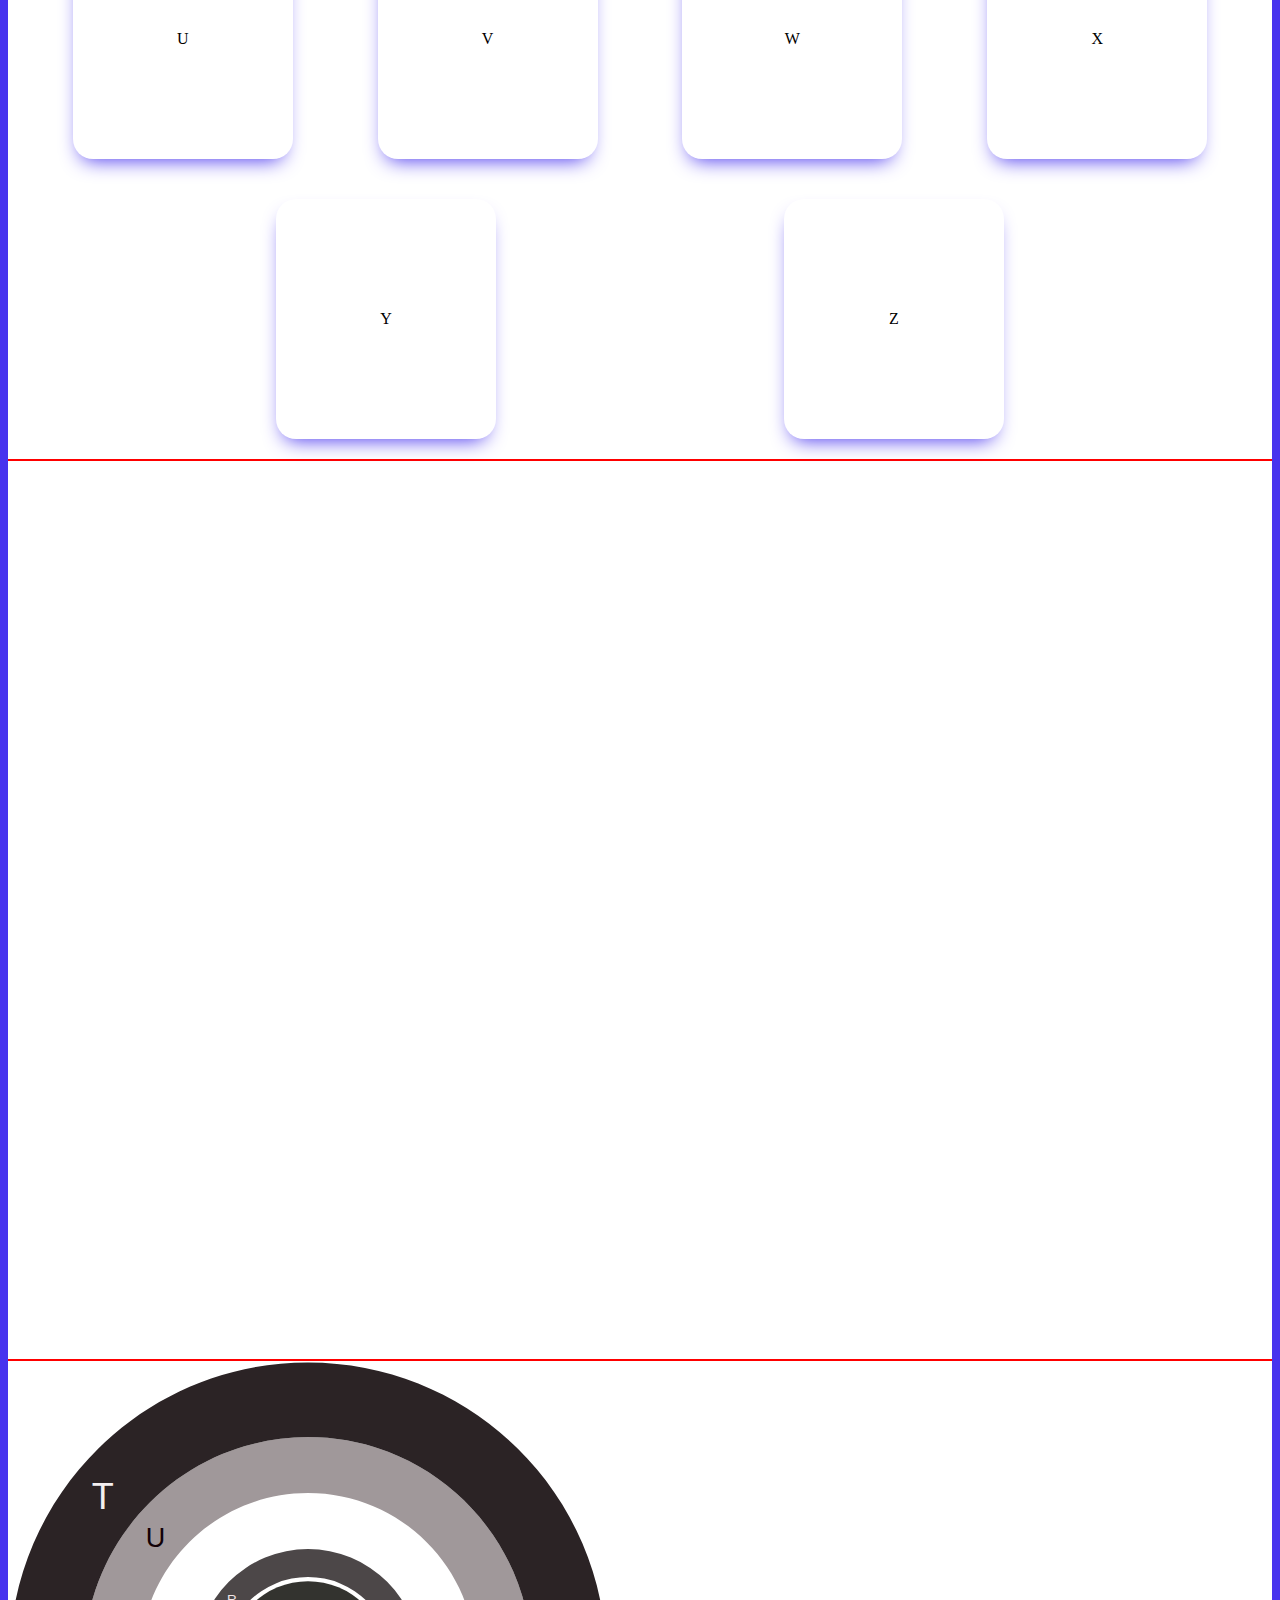
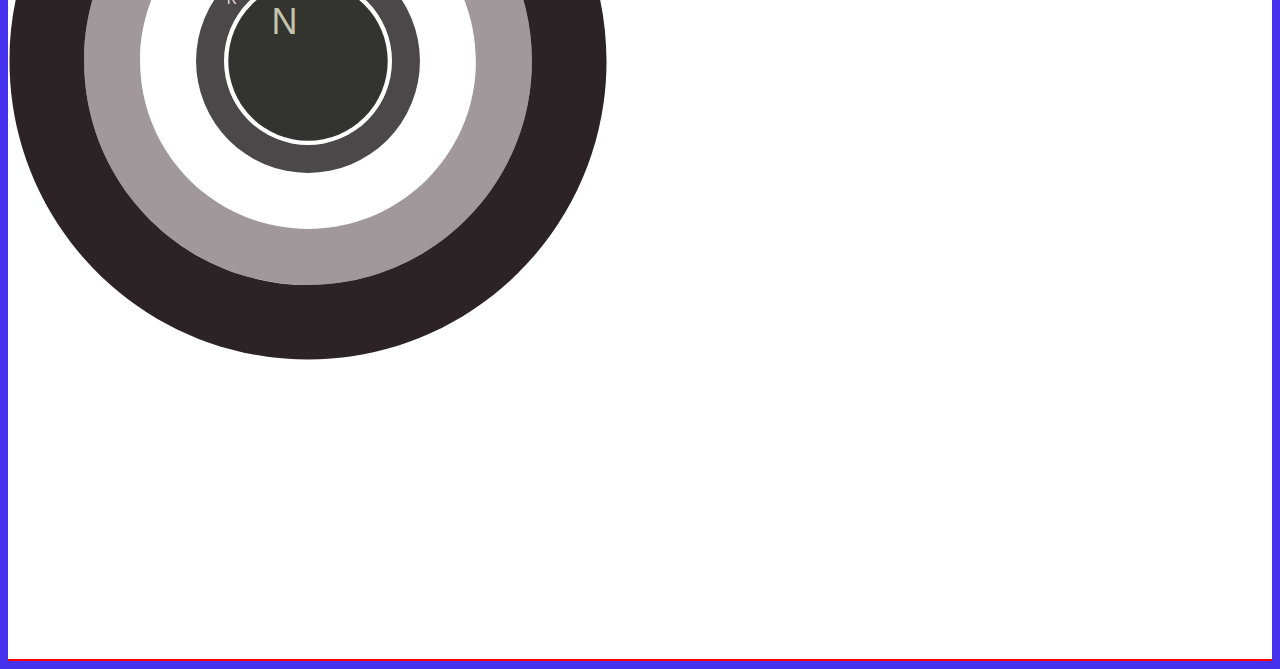
==== commit 9125d4d2: "Fixed div + added CSS" ====
--- a/index.html
+++ b/index.html
@@ -46,16 +46,17 @@
 
   <div class="lettre-A">
     <a href="deck.html#p1">
-      <svg xmlns="http://www.w3.org/2000/svg" xmlns:xlink="http://www.w3.org/1999/xlink" viewBox="0 0 553 548.94"><title>A</title>
+    <svg xmlns="http://www.w3.org/2000/svg" xmlns:xlink="http://www.w3.org/1999/xlink" viewBox="0 0 553 548.94"><title>A</title>
       <path d="M281.25,359.21h33.18L305,315.52H230.38l-8.85,43.69h33.18V449.9H65.58V359.21H87.7L181.16,19.67H382.45l93.46,339.54H498V449.9H281.25Zm-38.71-102.3h50.88l-22.68-110.6h-5.52Z" transform="translate(-5.31 -13.67)" style="fill:#4733ee"/>
       <path d="M269.64,354.21h33.18l-9.4-43.69H218.76l-8.84,43.69H243.1V444.9H54V354.21H76.09L169.55,14.67H370.84L464.3,354.21h22.12V444.9H269.64Zm-38.71-102.3h50.88l-22.68-110.6H253.6Z" transform="translate(-5.31 -13.67)" style="fill:none;stroke:#000;stroke-width:2px"/>
       <image width="553" height="366" transform="translate(0 238.24) scale(1 0.85)" xlink:href="imgs/feuilles.png"/>
     </svg>
-    
+
     <div class="infoA">
 
     <h3>Alfa Slab</h3>
-    <p>Alfa Slab One is a contemporary take on the Six-lines Pica Egyptian created by Robert Thorne for the Thorowgood Foundry in 1921.</p>
+    <div class="card-description">Alfa Slab One is a contemporary take on the Six-lines Pica Egyptian created by Robert Thorne for the Thorowgood Foundry in 1921.
+    </div>
     </div>
     </a>
   </div>
--- a/css/master.css
+++ b/css/master.css
@@ -28,7 +28,7 @@
 }
 
 h1{
-  font-family: "Optiker";
+  font-family: "Alfa";
   color: #4733ee;
   font-size: 36px;
 }
@@ -144,31 +144,65 @@
 
 
 }
-svg{
-  width: 20vh;
-}
-
-h3{
-  font-family: "Optiker";
-  font-size: 24px;
-}
-
-a{
-  text-decoration: none;
-  color: black;
-
-}
-#abcder div{
-  border: 2px solid #4733ee;
+
+#abcder > div{
   margin: 20px;
   flex-basis: 220px;
   flex-grow: 0;
   flex-shrink: 1;
   min-height: 240px;
+  box-shadow: -1px 10px 20px -9px #4733ee;
+  border-radius: 20px;
   display: flex;
   justify-content: center;
   align-items: center;
 }
+
+.card-description {
+  background: #fff;
+  text-align: justify;
+  height: 0px;
+  overflow: hidden;
+  color: #fff;
+  min-height: 0;
+  transition: color 0.5s 0.5s, padding 0.5s, min-height 0.5s;
+}
+
+.lettre-A:hover {
+  background-color: #4733ee;
+}
+.lettre-A:hover h3{
+  color: white;
+}
+
+.lettre-A:hover .card-description {
+  height: initial;
+  min-height: 150px;
+  padding: 20px 35px;
+  border-radius: 20px;
+  background-color: #4733ee;
+  color: white;
+}
+
+svg{
+  width: 20vh;
+  align-self: center;
+}
+
+h3{
+  font-family: "Alfa";
+  font-size: 24px;
+  text-align: center;
+}
+
+
+a{
+  text-decoration: none;
+  color: black;
+
+}
+
+
 
 
 #containergrid {
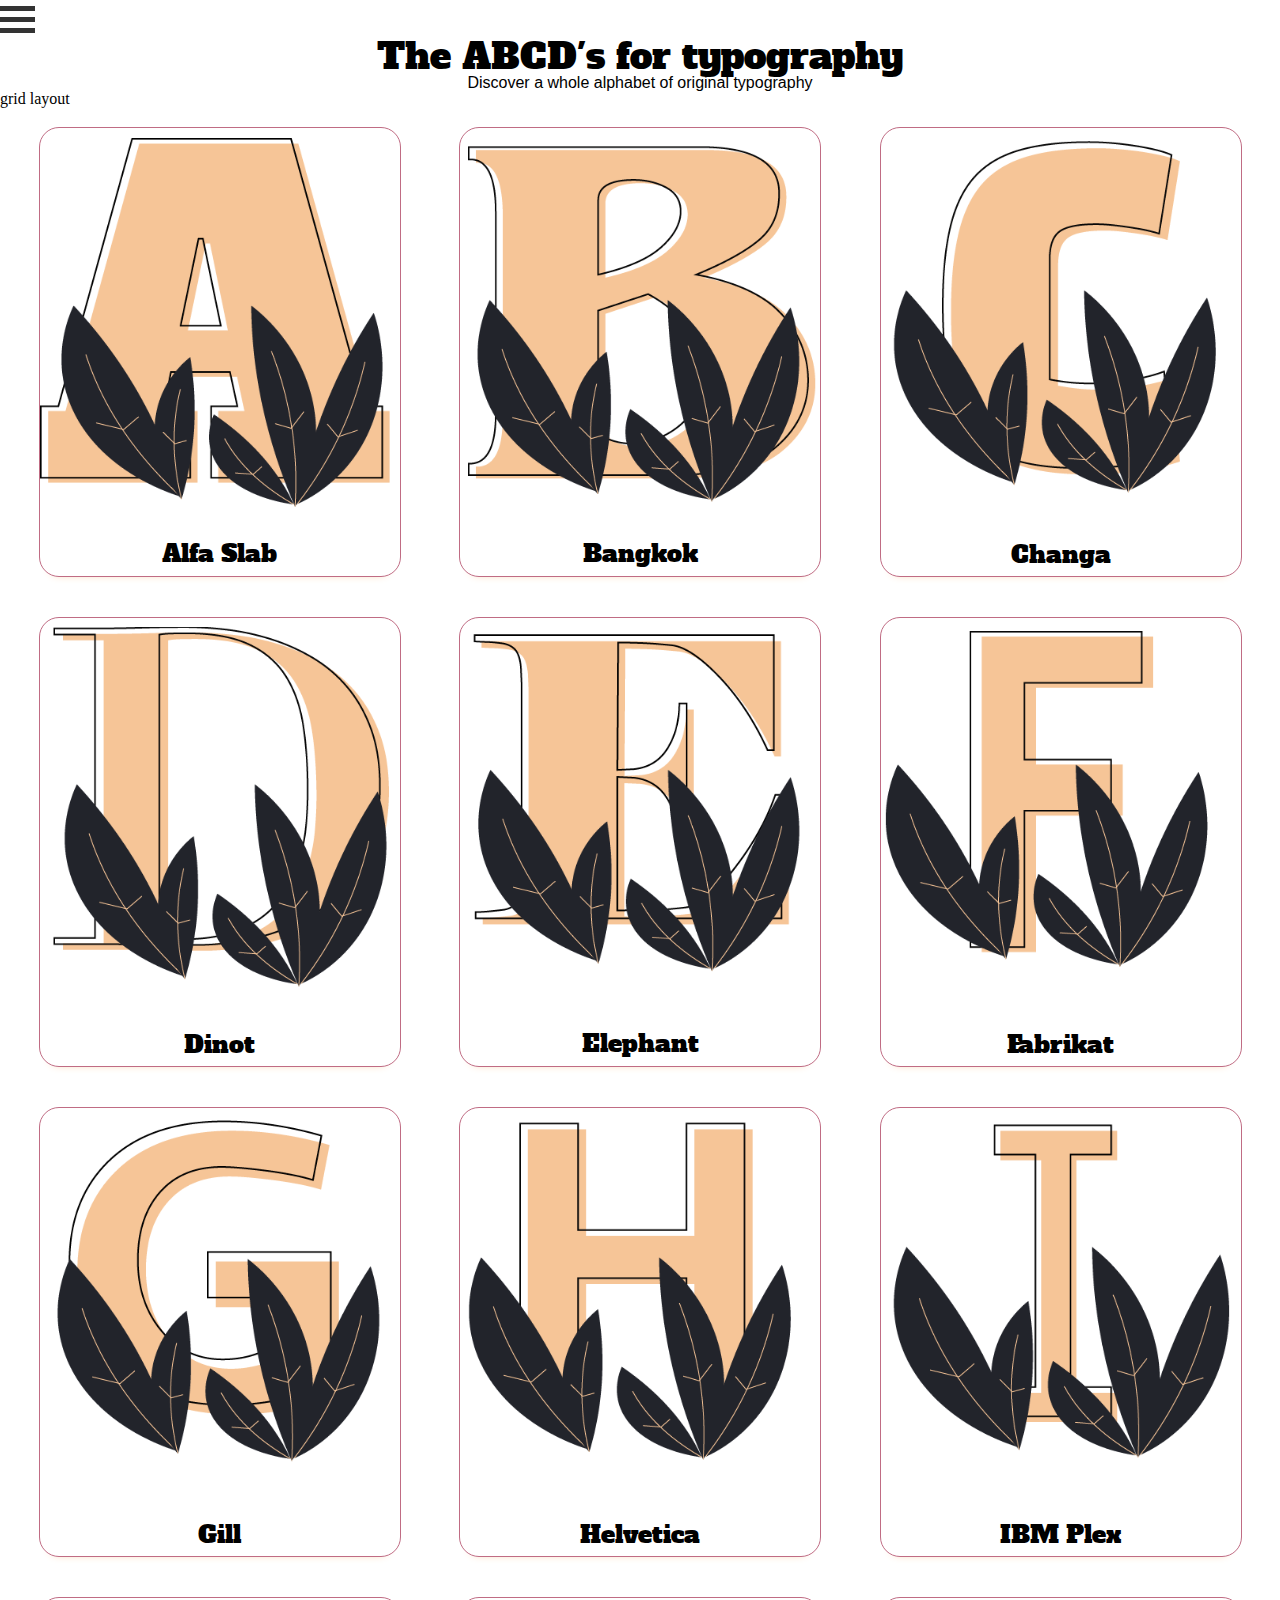
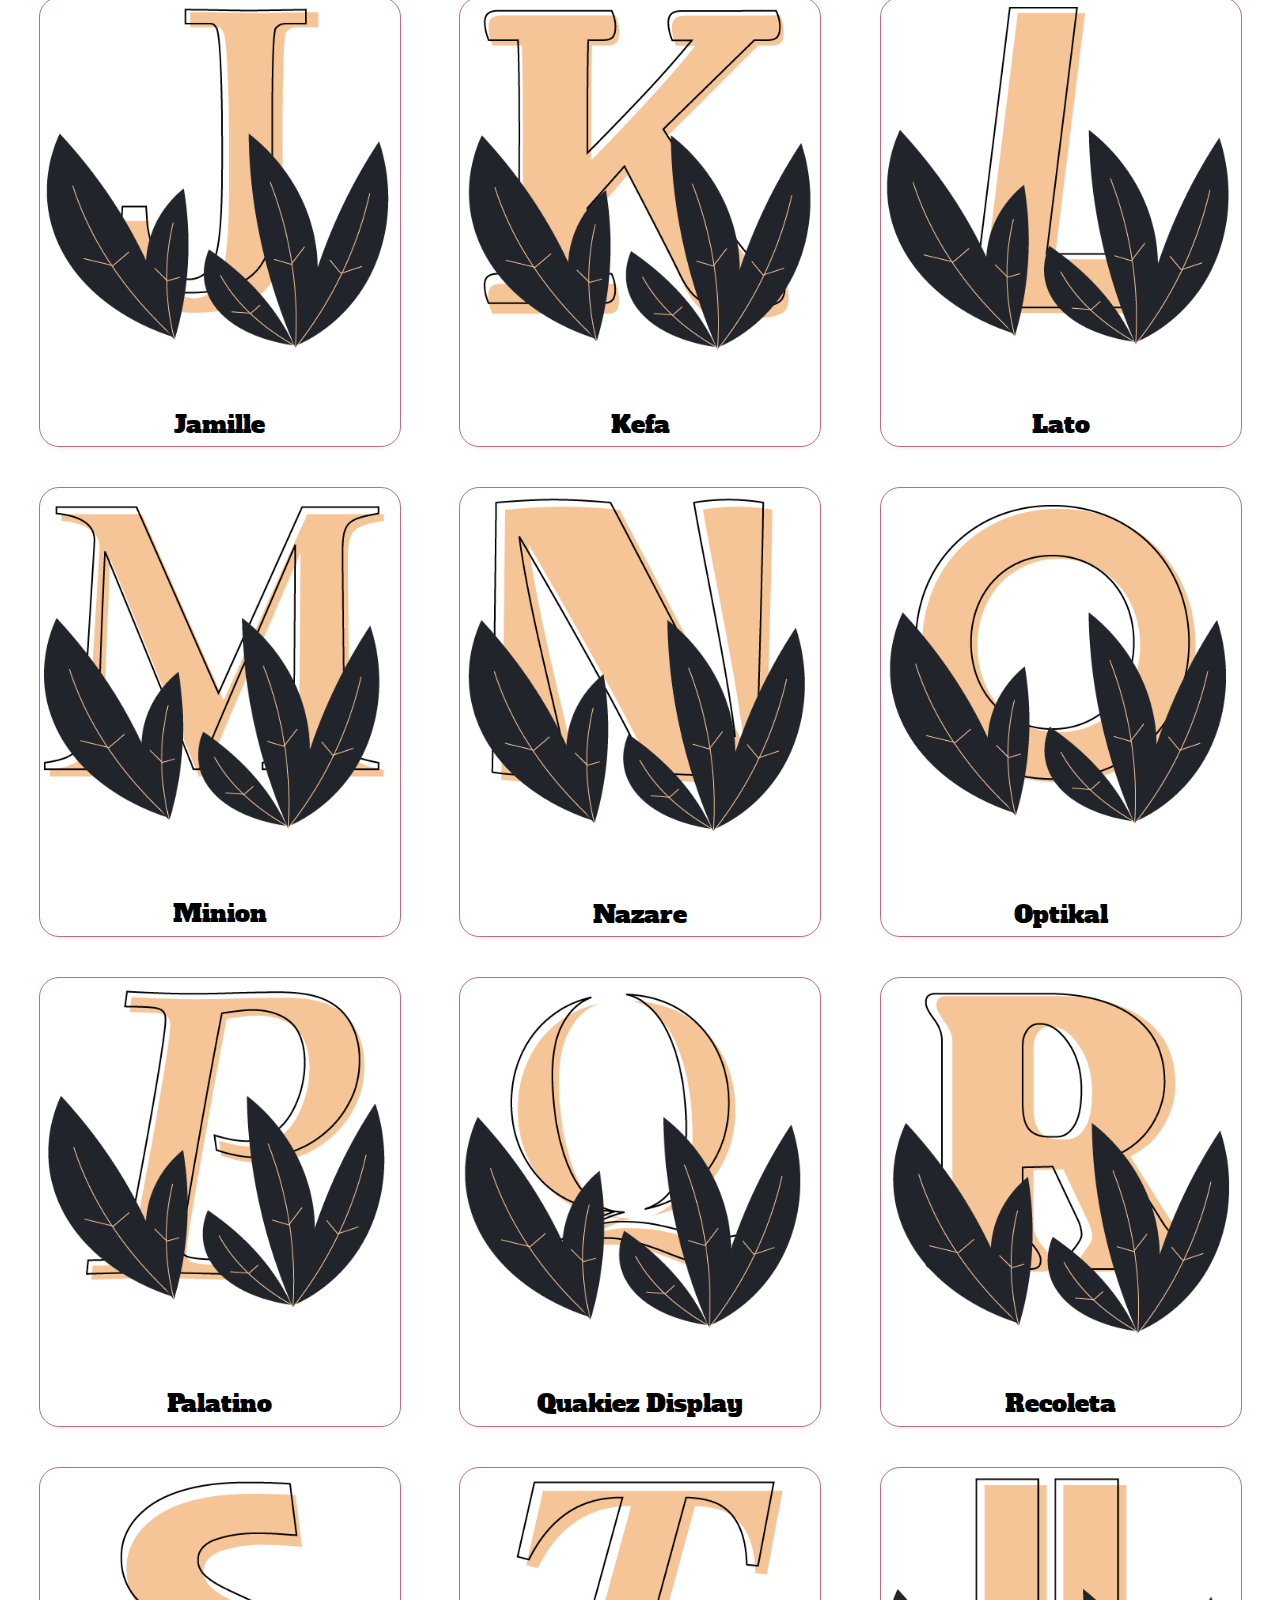
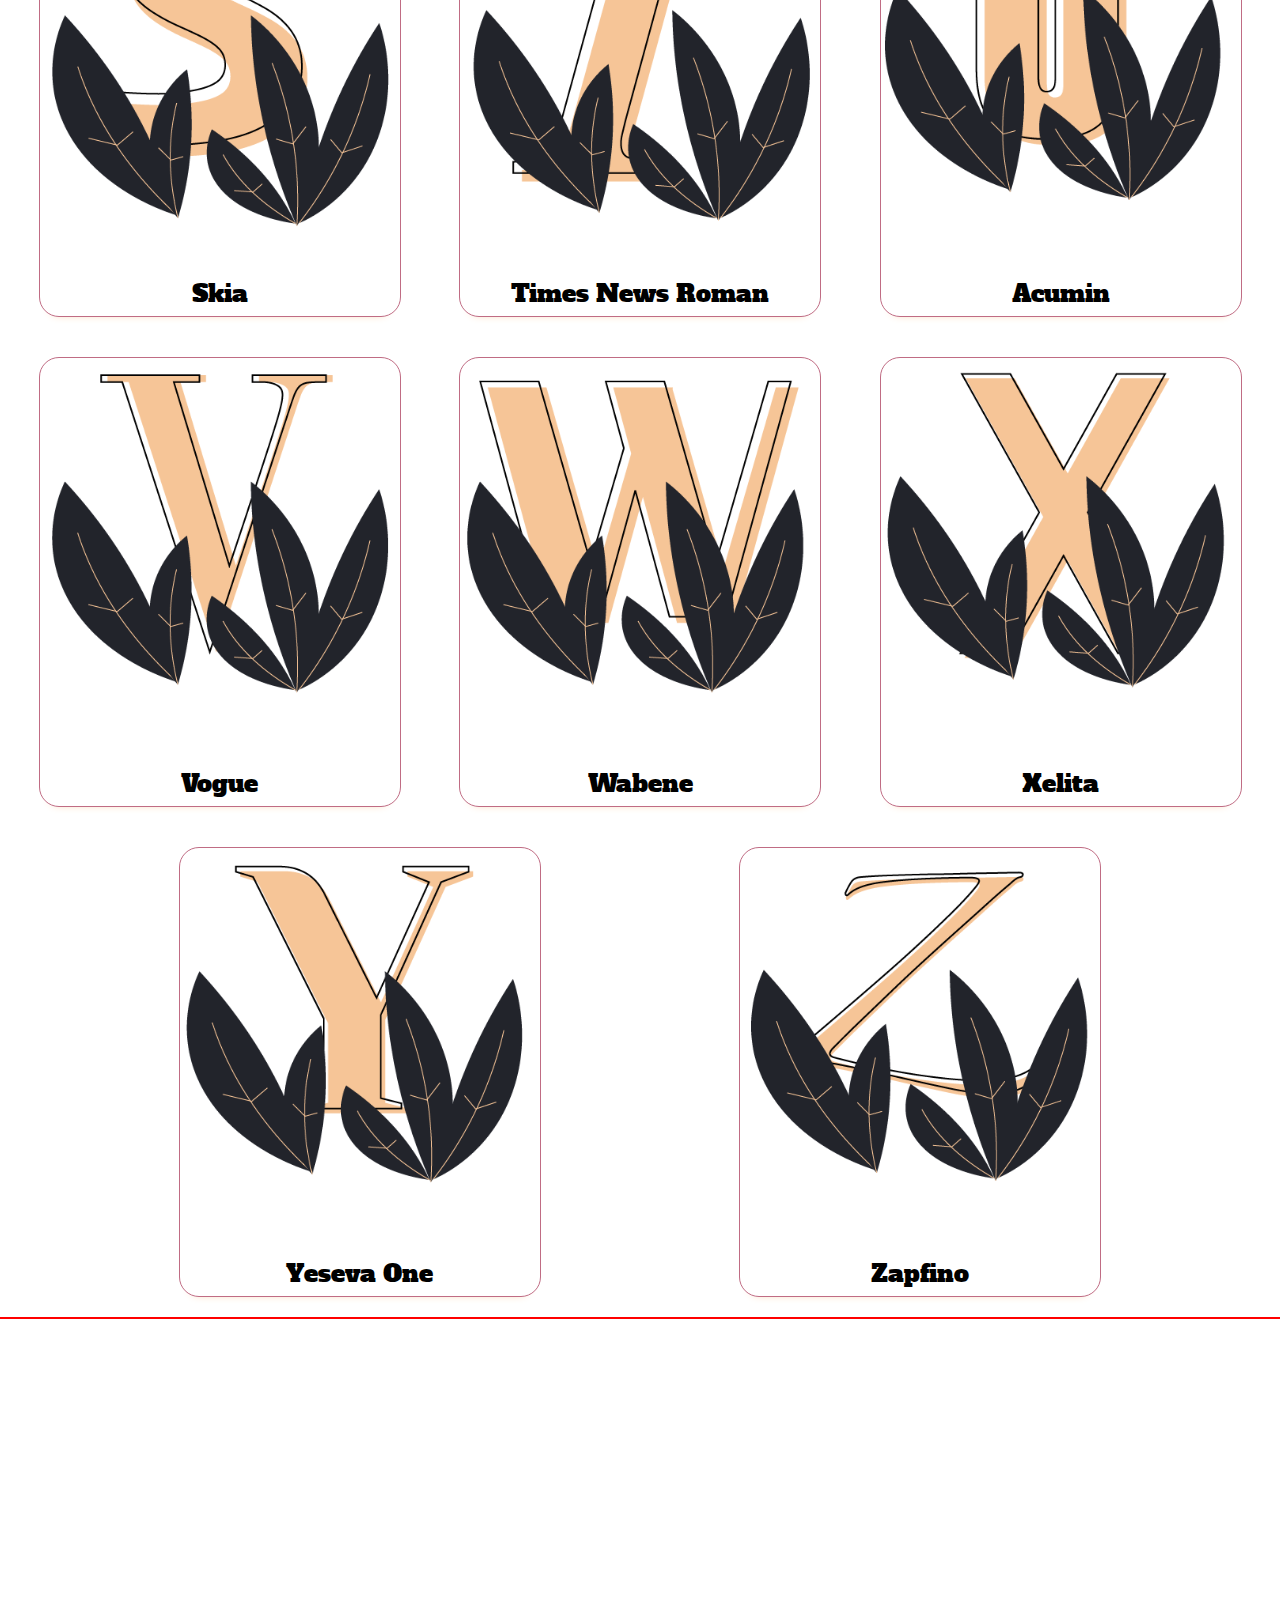
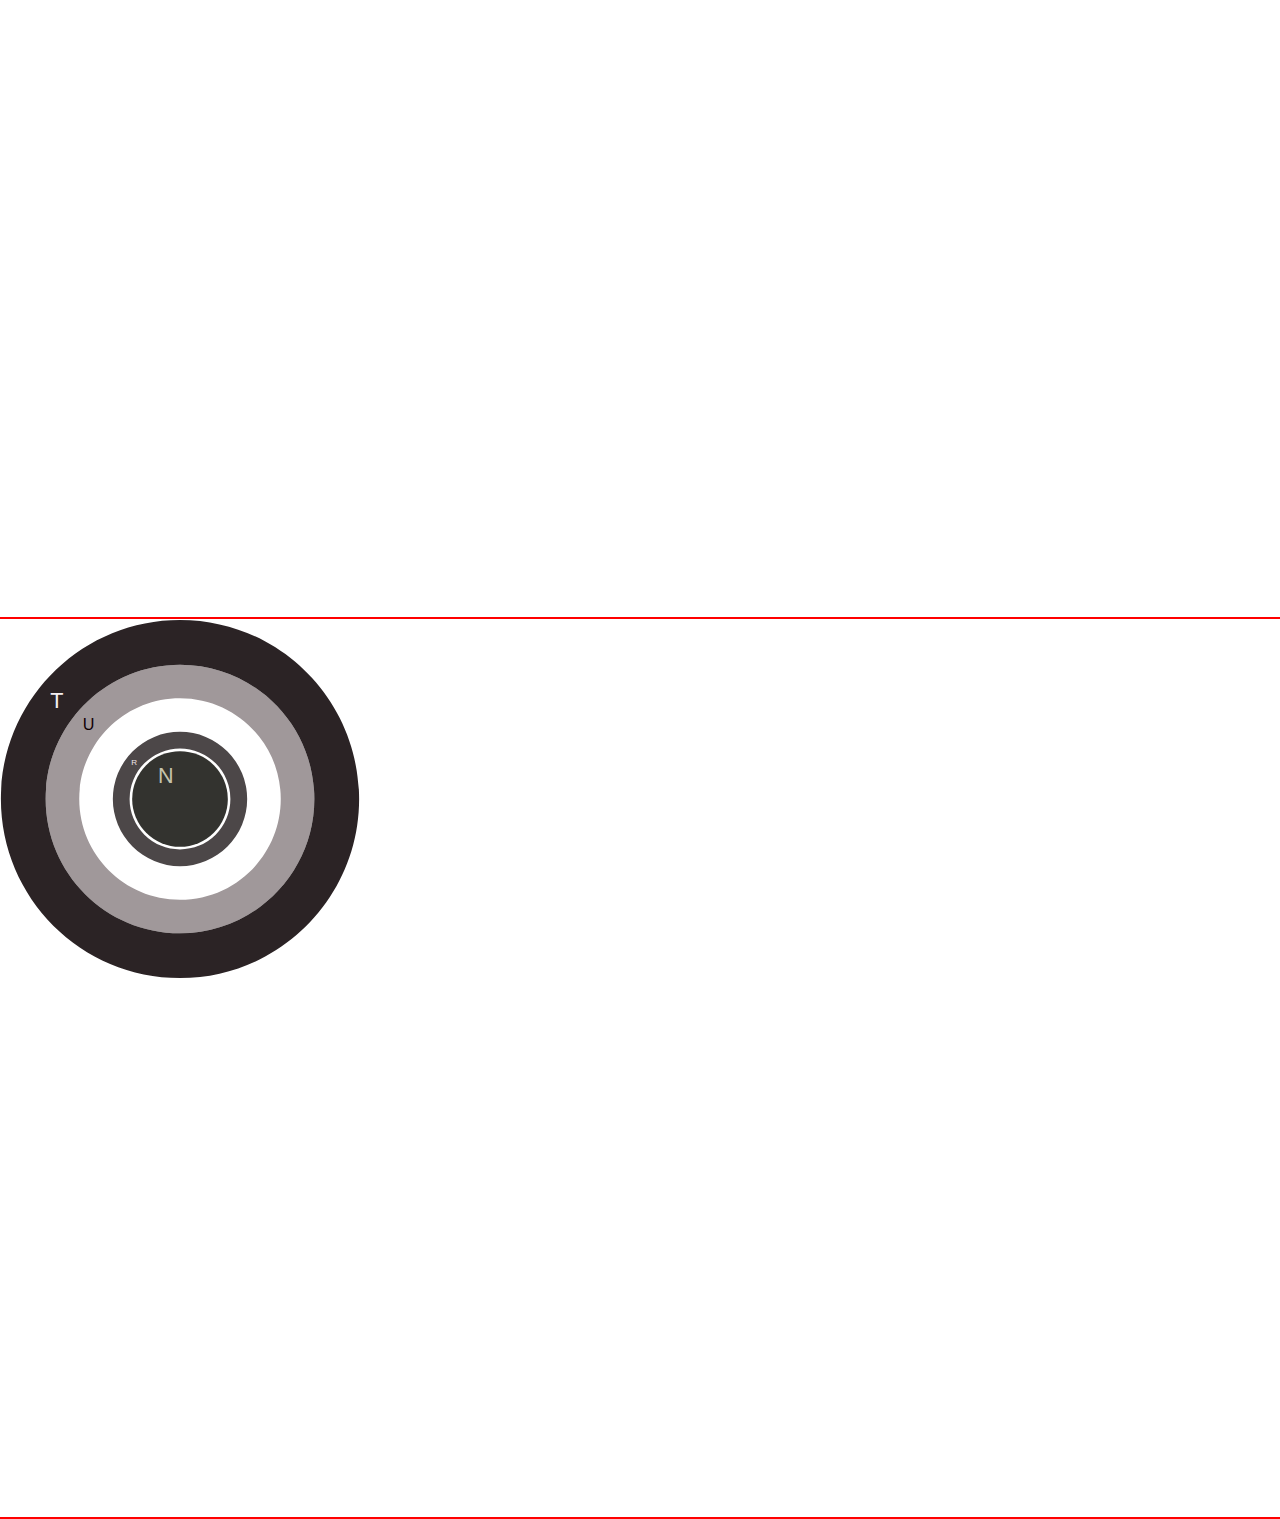
==== commit 080006cc: "CSS + deck" ====
--- a/index.html
+++ b/index.html
@@ -39,18 +39,15 @@
 
 </head>
 <h1>The ABCD's for typography</h1>
+<p>Discover a whole alphabet of original typography</p>
 
 <a href="grid.html">grid layout</a>
 <section id="abcder">
 
 
-  <div class="lettre-A">
+  <div class="lettre">
     <a href="deck.html#p1">
-    <svg xmlns="http://www.w3.org/2000/svg" xmlns:xlink="http://www.w3.org/1999/xlink" viewBox="0 0 553 548.94"><title>A</title>
-      <path d="M281.25,359.21h33.18L305,315.52H230.38l-8.85,43.69h33.18V449.9H65.58V359.21H87.7L181.16,19.67H382.45l93.46,339.54H498V449.9H281.25Zm-38.71-102.3h50.88l-22.68-110.6h-5.52Z" transform="translate(-5.31 -13.67)" style="fill:#4733ee"/>
-      <path d="M269.64,354.21h33.18l-9.4-43.69H218.76l-8.84,43.69H243.1V444.9H54V354.21H76.09L169.55,14.67H370.84L464.3,354.21h22.12V444.9H269.64Zm-38.71-102.3h50.88l-22.68-110.6H253.6Z" transform="translate(-5.31 -13.67)" style="fill:none;stroke:#000;stroke-width:2px"/>
-      <image width="553" height="366" transform="translate(0 238.24) scale(1 0.85)" xlink:href="imgs/feuilles.png"/>
-    </svg>
+    <div class="image-A"><img src="imgs/A.png" alt="Cover Artwork"></div>
 
     <div class="infoA">
 
@@ -60,31 +57,306 @@
     </div>
     </a>
   </div>
-  <div class="lettre-B"><span>B</span></div>
-  <div class="lettre-C"><span>C</span></div>
-    <div class="lettre-D"><span>D</span></div>
-    <div class="lettre-E"><span>E</span></div>
-    <div class="lettre-F"><span>F</span></div>
-    <div class="lettre-G"><span>G</span></div>
-    <div class="lettre-H"><span>H</span></div>
-    <div class="lettre-I"><span>I</span></div>
-    <div class="lettre-J"><span>J</span></div>
-    <div class="lettre-K"><span>K</span></div>
-    <div class="lettre-L"><span>L</span></div>
-    <div class="lettre-M"><span>M</span></div>
-    <div class="lettre-N"><span>N</span></div>
-    <div class="lettre-O"><span>O</span></div>
-    <div class="lettre-P"><span>P</span></div>
-    <div class="lettre-Q"><span>Q</span></div>
-    <div class="lettre-R"><span>R</span></div>
-    <div class="lettre-S"><span>S</span></div>
-    <div class="lettre-T"><span>T</span></div>
-    <div class="lettre-U"><span>U</span></div>
-    <div class="lettre-V"><span>V</span></div>
-    <div class="lettre-W"><span>W</span></div>
-    <div class="lettre-X"><span>X</span></div>
-    <div class="lettre-Y"><span>Y</span></div>
-    <div class="lettre-Z"><span>Z</span></div>
+  <div class="lettre">
+    <a href="deck.html#p2">
+    <div class="image-B"><img src="imgs/B.png" alt="Cover Artwork"></div>
+
+    <div class="infoB">
+
+    <h3>Bangkok</h3>
+    <div class="card-description">Alfa Slab One is a contemporary take on the Six-lines Pica Egyptian created by Robert Thorne for the Thorowgood Foundry in 1921.
+    </div>
+    </div>
+    </a>
+    </div>
+  <div class="lettre">
+    <a href="deck.html#p3">
+    <div class="image-C"><img src="imgs/C.png" alt="Cover Artwork"></div>
+
+    <div class="infoC">
+
+    <h3>Changa</h3>
+    <div class="card-description">Alfa Slab One is a contemporary take on the Six-lines Pica Egyptian created by Robert Thorne for the Thorowgood Foundry in 1921.
+    </div>
+    </div>
+    </a>
+  </div>
+    <div class="lettre">
+      <a href="deck.html#p4">
+      <div class="image-D"><img src="imgs/D.png" alt="Cover Artwork"></div>
+
+      <div class="infoD">
+
+      <h3>Dinot</h3>
+      <div class="card-description">Alfa Slab One is a contemporary take on the Six-lines Pica Egyptian created by Robert Thorne for the Thorowgood Foundry in 1921.
+      </div>
+      </div>
+      </a>
+    </div>
+    <div class="lettre">
+      <a href="deck.html#p5">
+      <div class="image-E"><img src="imgs/E.png" alt="Cover Artwork"></div>
+
+      <div class="infoE">
+
+      <h3>Elephant</h3>
+      <div class="card-description">Alfa Slab One is a contemporary take on the Six-lines Pica Egyptian created by Robert Thorne for the Thorowgood Foundry in 1921.
+      </div>
+      </div>
+      </a>
+    </div>
+    <div class="lettre">
+      <a href="deck.html#p6">
+      <div class="image-F"><img src="imgs/F.png" alt="Cover Artwork"></div>
+
+      <div class="infoF">
+
+      <h3>Fabrikat</h3>
+      <div class="card-description">Alfa Slab One is a contemporary take on the Six-lines Pica Egyptian created by Robert Thorne for the Thorowgood Foundry in 1921.
+      </div>
+      </div>
+      </a>
+    </div>
+    <div class="lettre">
+      <a href="deck.html#p7">
+      <div class="image-G"><img src="imgs/G.png" alt="Cover Artwork"></div>
+
+      <div class="infoG">
+
+      <h3>Gill</h3>
+      <div class="card-description">Alfa Slab One is a contemporary take on the Six-lines Pica Egyptian created by Robert Thorne for the Thorowgood Foundry in 1921.
+      </div>
+      </div>
+      </a>
+    </div>
+    <div class="lettre">
+      <a href="deck.html#p8">
+      <div class="image-H"><img src="imgs/H.png" alt="Cover Artwork"></div>
+
+      <div class="infoH">
+
+      <h3>Helvetica</h3>
+      <div class="card-description">Alfa Slab One is a contemporary take on the Six-lines Pica Egyptian created by Robert Thorne for the Thorowgood Foundry in 1921.
+      </div>
+      </div>
+      </a>
+    </div>
+    <div class="lettre">
+      <a href="deck.html#p9">
+      <div class="image-I"><img src="imgs/I.png" alt="Cover Artwork"></div>
+
+      <div class="infoI">
+
+      <h3>IBM Plex</h3>
+      <div class="card-description">Alfa Slab One is a contemporary take on the Six-lines Pica Egyptian created by Robert Thorne for the Thorowgood Foundry in 1921.
+      </div>
+      </div>
+      </a>
+    </div>
+    <div class="lettre">
+      <a href="deck.html#p10">
+      <div class="image-J"><img src="imgs/J.png" alt="Cover Artwork"></div>
+
+      <div class="infoJ">
+
+      <h3>Jamille</h3>
+      <div class="card-description">Alfa Slab One is a contemporary take on the Six-lines Pica Egyptian created by Robert Thorne for the Thorowgood Foundry in 1921.
+      </div>
+      </div>
+      </a>
+    </div>
+    <div class="lettre">
+      <a href="deck.html#p11">
+      <div class="image-K"><img src="imgs/K.png" alt="Cover Artwork"></div>
+
+      <div class="infoK">
+
+      <h3>Kefa</h3>
+      <div class="card-description">Alfa Slab One is a contemporary take on the Six-lines Pica Egyptian created by Robert Thorne for the Thorowgood Foundry in 1921.
+      </div>
+      </div>
+      </a>
+    </div>
+    <div class="lettre">
+      <a href="deck.html#p12">
+      <div class="image-L"><img src="imgs/L.png" alt="Cover Artwork"></div>
+
+      <div class="infoL">
+
+      <h3>Lato</h3>
+      <div class="card-description">Alfa Slab One is a contemporary take on the Six-lines Pica Egyptian created by Robert Thorne for the Thorowgood Foundry in 1921.
+      </div>
+      </div>
+      </a>
+    </div>
+    <div class="lettre">
+      <a href="deck.html#p13">
+      <div class="image-M"><img src="imgs/M.png" alt="Cover Artwork"></div>
+
+      <div class="infoM">
+
+      <h3>Minion</h3>
+      <div class="card-description">Alfa Slab One is a contemporary take on the Six-lines Pica Egyptian created by Robert Thorne for the Thorowgood Foundry in 1921.
+      </div>
+      </div>
+      </a>
+    </div>
+    <div class="lettre">
+      <a href="deck.html#p14">
+      <div class="image-N"><img src="imgs/N.png" alt="Cover Artwork"></div>
+
+      <div class="infoN">
+
+      <h3>Nazare</h3>
+      <div class="card-description">Alfa Slab One is a contemporary take on the Six-lines Pica Egyptian created by Robert Thorne for the Thorowgood Foundry in 1921.
+      </div>
+      </div>
+      </a>
+    </div>
+    <div class="lettre">
+      <a href="deck.html#p15">
+      <div class="image-O"><img src="imgs/O.png" alt="Cover Artwork"></div>
+
+      <div class="infoO">
+
+      <h3>Optikal</h3>
+      <div class="card-description">Alfa Slab One is a contemporary take on the Six-lines Pica Egyptian created by Robert Thorne for the Thorowgood Foundry in 1921.
+      </div>
+      </div>
+      </a>
+    </div>
+    <div class="lettre">
+      <a href="deck.html#p16">
+      <div class="image-P"><img src="imgs/P.png" alt="Cover Artwork"></div>
+
+      <div class="infoP">
+
+      <h3>Palatino</h3>
+      <div class="card-description">Alfa Slab One is a contemporary take on the Six-lines Pica Egyptian created by Robert Thorne for the Thorowgood Foundry in 1921.
+      </div>
+      </div>
+      </a>
+    </div>
+    <div class="lettre">
+      <a href="deck.html#p17">
+      <div class="image-Q"><img src="imgs/Q.png" alt="Cover Artwork"></div>
+
+      <div class="infoQ">
+
+      <h3>Quakiez Display</h3>
+      <div class="card-description">Alfa Slab One is a contemporary take on the Six-lines Pica Egyptian created by Robert Thorne for the Thorowgood Foundry in 1921.
+      </div>
+      </div>
+      </a>
+    </div>
+    <div class="lettre">
+      <a href="deck.html#p18">
+      <div class="image-R"><img src="imgs/R.png" alt="Cover Artwork"></div>
+
+      <div class="infoR">
+
+      <h3>Recoleta</h3>
+      <div class="card-description">Alfa Slab One is a contemporary take on the Six-lines Pica Egyptian created by Robert Thorne for the Thorowgood Foundry in 1921.
+      </div>
+      </div>
+      </a>
+    </div>
+    <div class="lettre">
+      <a href="deck.html#p19">
+      <div class="image-S"><img src="imgs/S.png" alt="Cover Artwork"></div>
+
+      <div class="infoS">
+
+      <h3>Skia</h3>
+      <div class="card-description">Alfa Slab One is a contemporary take on the Six-lines Pica Egyptian created by Robert Thorne for the Thorowgood Foundry in 1921.
+      </div>
+      </div>
+      </a>
+    </div>
+    <div class="lettre">
+      <a href="deck.html#p20">
+      <div class="image-T"><img src="imgs/T.png" alt="Cover Artwork"></div>
+
+      <div class="infoT">
+
+      <h3>Times News Roman</h3>
+      <div class="card-description">Alfa Slab One is a contemporary take on the Six-lines Pica Egyptian created by Robert Thorne for the Thorowgood Foundry in 1921.
+      </div>
+      </div>
+      </a>
+    </div>
+    <div class="lettre">
+      <a href="deck.html#p21">
+      <div class="image-U"><img src="imgs/U.png" alt="Cover Artwork"></div>
+
+      <div class="infoU">
+
+      <h3>Acumin</h3>
+      <div class="card-description">Alfa Slab One is a contemporary take on the Six-lines Pica Egyptian created by Robert Thorne for the Thorowgood Foundry in 1921.
+      </div>
+      </div>
+      </a>
+    </div>
+    <div class="lettre">
+      <a href="deck.html#p22">
+      <div class="image-V"><img src="imgs/V.png" alt="Cover Artwork"></div>
+
+      <div class="infoV">
+
+      <h3>Vogue</h3>
+      <div class="card-description">Alfa Slab One is a contemporary take on the Six-lines Pica Egyptian created by Robert Thorne for the Thorowgood Foundry in 1921.
+      </div>
+      </div>
+      </a>
+    </div>
+    <div class="lettre">
+      <a href="deck.html#p23">
+      <div class="image-W"><img src="imgs/W.png" alt="Cover Artwork"></div>
+
+      <div class="infoW">
+
+      <h3>Wabene</h3>
+      <div class="card-description">Alfa Slab One is a contemporary take on the Six-lines Pica Egyptian created by Robert Thorne for the Thorowgood Foundry in 1921.
+      </div>
+      </div>
+      </a>
+    </div>
+    <div class="lettre">
+      <a href="deck.html#p24">
+      <div class="image-X"><img src="imgs/X.png" alt="Cover Artwork"></div>
+
+      <div class="infoX">
+
+      <h3>Xelita</h3>
+      <div class="card-description">Alfa Slab One is a contemporary take on the Six-lines Pica Egyptian created by Robert Thorne for the Thorowgood Foundry in 1921.
+      </div>
+      </div>
+      </a>
+    </div>
+    <div class="lettre">
+      <a href="deck.html#p16">
+      <div class="image-Y"><img src="imgs/Y.png" alt="Cover Artwork"></div>
+
+      <div class="infoY">
+
+      <h3>Yeseva One</h3>
+      <div class="card-description">Alfa Slab One is a contemporary take on the Six-lines Pica Egyptian created by Robert Thorne for the Thorowgood Foundry in 1921.
+      </div>
+      </div>
+      </a>
+    </div>
+    <div class="lettre">
+      <a href="deck.html#p16">
+      <div class="image-Z"><img src="imgs/Z.png" alt="Cover Artwork"></div>
+
+      <div class="infoZ">
+
+      <h3>Zapfino</h3>
+      <div class="card-description">Alfa Slab One is a contemporary take on the Six-lines Pica Egyptian created by Robert Thorne for the Thorowgood Foundry in 1921.
+      </div>
+      </div>
+      </a>
+    </div>
 
 
 
--- a/css/master.css
+++ b/css/master.css
@@ -23,16 +23,19 @@
 }
 
 body{
-  background: white;
-  border: 8px solid #4733ee;
+
 }
 
 h1{
   font-family: "Alfa";
-  color: #4733ee;
   font-size: 36px;
-}
-
+  text-align: center;
+}
+
+p{
+  font-family: Arial;
+  text-align: center;
+}
 li {
   font-family: "Mogena";
   font-size: 54px;
@@ -147,47 +150,45 @@
 
 #abcder > div{
   margin: 20px;
-  flex-basis: 220px;
+
+  flex-basis: 300px;
   flex-grow: 0;
   flex-shrink: 1;
-  min-height: 240px;
-  box-shadow: -1px 10px 20px -9px #4733ee;
+  min-height: 450px;
+  box-shadow: -1px 10px 10px -13px #f7c698;
   border-radius: 20px;
+  border : 1px solid #C06C84;
   display: flex;
   justify-content: center;
   align-items: center;
 }
 
+img{
+  width: 40vh;
+  align-content: center;
+}
 .card-description {
-  background: #fff;
+  background: #f7c698;
   text-align: justify;
   height: 0px;
   overflow: hidden;
-  color: #fff;
   min-height: 0;
   transition: color 0.5s 0.5s, padding 0.5s, min-height 0.5s;
 }
 
-.lettre-A:hover {
-  background-color: #4733ee;
-}
-.lettre-A:hover h3{
-  color: white;
-}
-
-.lettre-A:hover .card-description {
+.lettre:hover {
+  background-color: #f7c698;
+}
+
+
+.lettre:hover .card-description {
   height: initial;
   min-height: 150px;
   padding: 20px 35px;
   border-radius: 20px;
-  background-color: #4733ee;
-  color: white;
-}
-
-svg{
-  width: 20vh;
-  align-self: center;
-}
+  background-color: #f7c698;
+}
+
 
 h3{
   font-family: "Alfa";
@@ -215,7 +216,3 @@
   background: green;
   display: grid;
 }
-
-#containergrid span{
-  border: 2px solid green;
-}
